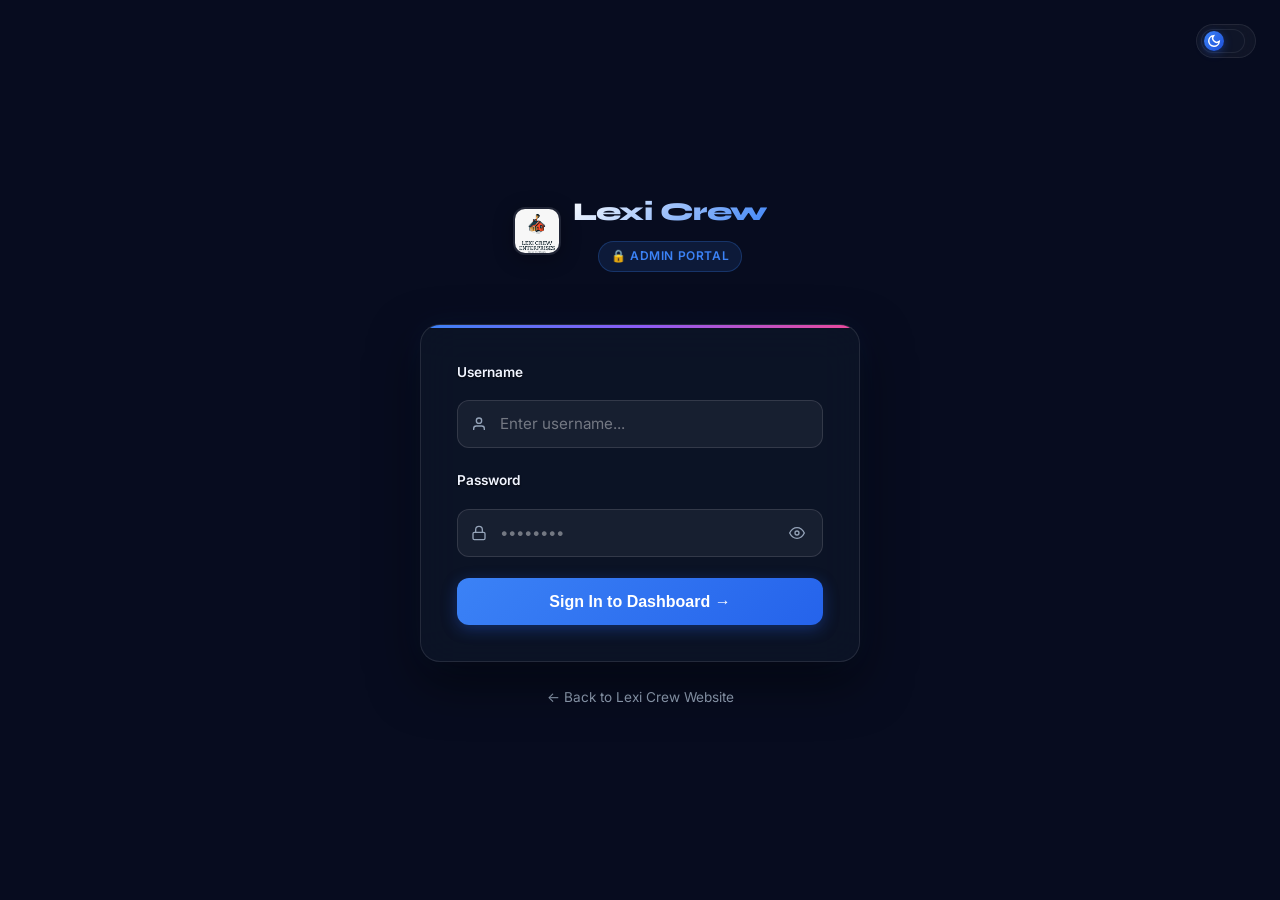
==== admin.html @ c63e4067 "Initial website" ====
<!DOCTYPE html>
<html lang="en" data-theme="dark">
<head>
  <meta charset="UTF-8" />
  <meta name="viewport" content="width=device-width, initial-scale=1.0" />
  <title>Admin Dashboard — Lexi Crew Enterprises</title>
  <meta name="robots" content="noindex, nofollow" />
  
  <!-- Auth Protection (Run before page render) -->
  <script>
    if (sessionStorage.getItem('lexicrew_admin_logged_in') !== 'true') {
      window.location.href = 'login.html';
    }
  </script>

  <!-- Favicon & Fonts -->
  <link rel="icon" type="image/svg+xml" href="favicon.svg" />
  <link rel="preconnect" href="https://fonts.googleapis.com" />
  <link rel="preconnect" href="https://fonts.gstatic.com" crossorigin />
  <link href="https://fonts.googleapis.com/css2?family=Syne:wght@700;800&family=Inter:wght@300;400;500;600;700&display=swap" rel="stylesheet" />
  
  <link rel="stylesheet" href="styles.css" />

  <style>
    :root {
      --clr-text-main: #F0F4FF;
      --clr-text-muted: #94A3B8;
      --ff-sans: 'Inter', -apple-system, BlinkMacSystemFont, "Segoe UI", Roboto, sans-serif;
      --ff-heading: 'Syne', 'Inter', sans-serif;
      --admin-card-bg: rgba(15, 23, 42, 0.85);
      --admin-border: rgba(255, 255, 255, 0.12);
      --admin-input-bg: rgba(255, 255, 255, 0.06);
      --admin-th-bg: rgba(255, 255, 255, 0.04);
      --admin-row-hover: rgba(255, 255, 255, 0.04);
      --admin-row-stripe: rgba(255, 255, 255, 0.015);
      --admin-modal-bg: #0F172A;
      --admin-modal-backdrop: rgba(3, 7, 18, 0.75);
    }

    [data-theme="light"] {
      --clr-text-main: #0F172A;
      --clr-text-muted: #475569;
      --admin-card-bg: #FFFFFF;
      --admin-border: #E2E8F0;
      --admin-input-bg: #F8FAFC;
      --admin-th-bg: #F1F5F9;
      --admin-row-hover: #F1F5F9;
      --admin-row-stripe: #F8FAFC;
      --admin-modal-bg: #FFFFFF;
      --admin-modal-backdrop: rgba(15, 23, 42, 0.5);
    }

    body {
      background: var(--clr-bg);
      font-family: var(--ff-sans);
      color: var(--clr-text-main);
      min-height: 100vh;
      display: flex;
      flex-direction: column;
      margin: 0;
      line-height: 1.5;
      font-size: 0.95rem;
      -webkit-font-smoothing: antialiased;
    }

    /* Top Admin Header */
    .admin-nav {
      background: var(--admin-card-bg);
      backdrop-filter: blur(16px);
      -webkit-backdrop-filter: blur(16px);
      border-bottom: 1px solid var(--admin-border);
      position: sticky;
      top: 0;
      z-index: 100;
      padding: 0.85rem 1.5rem;
      box-shadow: 0 4px 20px rgba(0, 0, 0, 0.08);
    }

    .admin-nav-inner {
      max-width: 1400px;
      margin: 0 auto;
      display: flex;
      align-items: center;
      justify-content: space-between;
      gap: 1rem;
    }

    .admin-logo {
      display: flex;
      align-items: center;
      gap: 0.85rem;
      text-decoration: none;
    }

    .admin-logo img {
      width: 42px;
      height: 42px;
      border-radius: 10px;
      object-fit: cover;
      border: 1px solid var(--admin-border);
    }

    .admin-title-wrap {
      display: flex;
      flex-direction: column;
    }

    .admin-title {
      font-family: var(--ff-heading);
      font-size: 1.2rem;
      font-weight: 800;
      color: var(--clr-text-main);
      margin: 0;
      line-height: 1.2;
      letter-spacing: -0.01em;
    }

    .admin-sub {
      font-size: 0.72rem;
      color: var(--clr-blue-light);
      font-weight: 700;
      letter-spacing: 0.06em;
      text-transform: uppercase;
      margin-top: 1px;
    }

    .admin-user-actions {
      display: flex;
      align-items: center;
      gap: 0.75rem;
      flex-wrap: wrap;
    }

    .user-pill {
      font-size: 0.85rem;
      font-weight: 600;
      color: var(--clr-text-main);
      background: var(--admin-input-bg);
      padding: 0.4rem 0.9rem;
      border-radius: 999px;
      border: 1px solid var(--admin-border);
      display: flex;
      align-items: center;
      gap: 0.5rem;
    }

    .user-pill-dot {
      width: 8px;
      height: 8px;
      border-radius: 50%;
      background: #10B981;
      box-shadow: 0 0 8px #10B981;
    }

    .btn-logout {
      background: rgba(239, 68, 68, 0.12);
      color: #EF4444;
      border: 1px solid rgba(239, 68, 68, 0.3);
      padding: 0.45rem 1rem;
      border-radius: 10px;
      font-size: 0.85rem;
      font-weight: 600;
      cursor: pointer;
      transition: all 0.2s ease;
      display: inline-flex;
      align-items: center;
      gap: 0.35rem;
    }

    [data-theme="light"] .btn-logout {
      background: #FEE2E2;
      color: #DC2626;
      border-color: #FCA5A5;
    }

    .btn-logout:hover {
      background: #EF4444;
      color: white;
      border-color: #EF4444;
    }

    /* Main Dashboard Layout */
    .admin-main {
      max-width: 1400px;
      width: 100%;
      margin: 0 auto;
      padding: 2rem 1.5rem;
      flex: 1;
      box-sizing: border-box;
    }

    /* KPI Grid */
    .stats-grid-admin {
      display: grid;
      grid-template-columns: repeat(auto-fit, minmax(220px, 1fr));
      gap: 1.25rem;
      margin-bottom: 2rem;
    }

    .stat-card-admin {
      background: var(--admin-card-bg);
      border: 1px solid var(--admin-border);
      border-radius: 16px;
      padding: 1.25rem 1.5rem;
      backdrop-filter: blur(10px);
      box-shadow: var(--shadow-card);
      display: flex;
      align-items: center;
      justify-content: space-between;
      transition: transform 0.25s ease, box-shadow 0.25s ease;
    }

    .stat-card-admin:hover {
      transform: translateY(-3px);
      box-shadow: 0 12px 30px rgba(0, 0, 0, 0.15);
    }

    .stat-info .val {
      font-family: var(--ff-heading);
      font-size: 2.2rem;
      font-weight: 800;
      margin: 0.2rem 0;
      color: var(--clr-text-main);
      line-height: 1.1;
    }

    .stat-info .label {
      font-size: 0.8rem;
      font-weight: 700;
      color: var(--clr-text-muted);
      text-transform: uppercase;
      letter-spacing: 0.05em;
    }

    .stat-icon {
      width: 48px;
      height: 48px;
      border-radius: 14px;
      display: flex;
      align-items: center;
      justify-content: center;
      background: rgba(59, 130, 246, 0.15);
      color: #3B82F6;
      flex-shrink: 0;
    }

    .stat-icon.purple { background: rgba(139, 92, 246, 0.15); color: #8B5CF6; }
    .stat-icon.green  { background: rgba(16, 185, 129, 0.15); color: #10B981; }
    .stat-icon.amber  { background: rgba(245, 158, 11, 0.15); color: #F59E0B; }

    [data-theme="light"] .stat-icon { background: #DBEAFE; color: #1D4ED8; }
    [data-theme="light"] .stat-icon.purple { background: #F3E8FF; color: #7C3AED; }
    [data-theme="light"] .stat-icon.green  { background: #D1FAE5; color: #059669; }
    [data-theme="light"] .stat-icon.amber  { background: #FEF3C7; color: #D97706; }

    /* Controls Bar */
    .controls-bar {
      background: var(--admin-card-bg);
      border: 1px solid var(--admin-border);
      border-radius: 16px;
      padding: 1.1rem 1.25rem;
      margin-bottom: 1.5rem;
      display: flex;
      flex-wrap: wrap;
      gap: 1rem;
      align-items: center;
      justify-content: space-between;
      box-shadow: var(--shadow-card);
    }

    .search-group {
      display: flex;
      align-items: center;
      gap: 0.75rem;
      flex: 1;
      min-width: 280px;
    }

    .search-input-wrap {
      position: relative;
      width: 100%;
    }

    .search-input-wrap input {
      width: 100%;
      padding: 0.75rem 1rem 0.75rem 2.6rem;
      border-radius: 12px;
      border: 1px solid var(--admin-border);
      background: var(--admin-input-bg);
      color: var(--clr-text-main);
      font-size: 0.925rem;
      font-family: var(--ff-sans);
      transition: all 0.2s ease;
      box-sizing: border-box;
    }

    .search-input-wrap input::placeholder {
      color: var(--clr-text-muted);
      opacity: 0.85;
    }

    .search-input-wrap input:focus {
      outline: none;
      border-color: var(--clr-blue);
      box-shadow: 0 0 0 3px rgba(37, 99, 235, 0.25);
    }

    .search-input-wrap svg {
      position: absolute;
      left: 0.9rem;
      top: 50%;
      transform: translateY(-50%);
      color: var(--clr-text-muted);
      pointer-events: none;
    }

    .filter-controls {
      display: flex;
      align-items: center;
      gap: 0.75rem;
      flex-wrap: wrap;
    }

    .admin-select {
      padding: 0.75rem 1rem;
      border-radius: 12px;
      border: 1px solid var(--admin-border);
      background: var(--admin-input-bg);
      color: var(--clr-text-main);
      font-size: 0.875rem;
      font-weight: 600;
      font-family: var(--ff-sans);
      cursor: pointer;
      transition: all 0.2s ease;
    }

    .admin-select:focus {
      outline: none;
      border-color: var(--clr-blue);
    }

    .admin-select option {
      background: var(--admin-modal-bg);
      color: var(--clr-text-main);
    }

    .btn-action {
      padding: 0.75rem 1.2rem;
      border-radius: 12px;
      border: 1px solid var(--admin-border);
      background: rgba(59, 130, 246, 0.15);
      color: var(--clr-blue-light);
      font-size: 0.875rem;
      font-weight: 600;
      cursor: pointer;
      display: inline-flex;
      align-items: center;
      gap: 0.45rem;
      transition: all 0.2s ease;
    }

    [data-theme="light"] .btn-action {
      background: #EFF6FF;
      color: #1D4ED8;
      border-color: #BFDBFE;
    }

    .btn-action:hover {
      background: var(--clr-blue);
      color: white;
      border-color: var(--clr-blue);
    }

    .btn-primary {
      background: linear-gradient(135deg, #2563EB, #3B82F6);
      color: white;
      border: none;
      box-shadow: 0 4px 15px rgba(37, 99, 235, 0.3);
    }

    .btn-primary:hover {
      background: linear-gradient(135deg, #1D4ED8, #2563EB);
      box-shadow: 0 6px 20px rgba(37, 99, 235, 0.4);
    }

    .btn-danger-sm {
      background: rgba(239, 68, 68, 0.12);
      color: #EF4444;
      border-color: rgba(239, 68, 68, 0.3);
    }

    [data-theme="light"] .btn-danger-sm {
      background: #FEE2E2;
      color: #DC2626;
      border-color: #FCA5A5;
    }

    .btn-danger-sm:hover {
      background: #EF4444;
      color: white;
      border-color: #EF4444;
    }

    /* Leads Table Container */
    .table-container {
      background: var(--admin-card-bg);
      border: 1px solid var(--admin-border);
      border-radius: 16px;
      overflow: hidden;
      box-shadow: var(--shadow-card);
    }

    .table-responsive {
      overflow-x: auto;
    }

    table.leads-table {
      width: 100%;
      border-collapse: collapse;
      text-align: left;
      font-size: 0.9rem;
    }

    table.leads-table th {
      background: var(--admin-th-bg);
      padding: 1.1rem 1.25rem;
      font-weight: 700;
      color: var(--clr-text-muted);
      font-size: 0.78rem;
      text-transform: uppercase;
      letter-spacing: 0.06em;
      border-bottom: 2px solid var(--admin-border);
    }

    table.leads-table td {
      padding: 1.15rem 1.25rem;
      border-bottom: 1px solid var(--admin-border);
      vertical-align: middle;
      color: var(--clr-text-main);
    }

    table.leads-table tbody tr {
      transition: background 0.15s ease;
    }

    table.leads-table tbody tr:nth-child(even) {
      background: var(--admin-row-stripe);
    }

    table.leads-table tbody tr:hover {
      background: var(--admin-row-hover);
    }

    table.leads-table tr:last-child td {
      border-bottom: none;
    }

    /* Lead Badge pill */
    .source-badge {
      display: inline-flex;
      align-items: center;
      gap: 0.35rem;
      padding: 0.3rem 0.75rem;
      border-radius: 999px;
      font-size: 0.75rem;
      font-weight: 700;
      text-transform: uppercase;
      letter-spacing: 0.03em;
    }

    .source-contact {
      background: rgba(59, 130, 246, 0.2);
      color: #93C5FD;
      border: 1px solid rgba(59, 130, 246, 0.35);
    }
    .source-rcall {
      background: rgba(139, 92, 246, 0.2);
      color: #DDD6FE;
      border: 1px solid rgba(139, 92, 246, 0.35);
    }
    .source-newsletter {
      background: rgba(16, 185, 129, 0.2);
      color: #A7F3D0;
      border: 1px solid rgba(16, 185, 129, 0.35);
    }
    .source-manual {
      background: rgba(245, 158, 11, 0.2);
      color: #FDE68A;
      border: 1px solid rgba(245, 158, 11, 0.35);
    }

    [data-theme="light"] .source-contact { background: #DBEAFE; color: #1E40AF; border-color: #BFDBFE; }
    [data-theme="light"] .source-rcall   { background: #F3E8FF; color: #6B21A8; border-color: #E9D5FF; }
    [data-theme="light"] .source-newsletter { background: #D1FAE5; color: #065F46; border-color: #A7F3D0; }
    [data-theme="light"] .source-manual { background: #FEF3C7; color: #B45309; border-color: #FDE68A; }

    /* Status Selector Pill */
    .status-select {
      padding: 0.4rem 0.8rem;
      border-radius: 10px;
      font-size: 0.825rem;
      font-weight: 700;
      border: 1px solid transparent;
      cursor: pointer;
      font-family: var(--ff-sans);
      transition: all 0.2s ease;
    }

    .status-select.new {
      background: rgba(59, 130, 246, 0.22);
      color: #60A5FA;
      border-color: rgba(59, 130, 246, 0.4);
    }
    .status-select.contacted {
      background: rgba(245, 158, 11, 0.22);
      color: #FBBF24;
      border-color: rgba(245, 158, 11, 0.4);
    }
    .status-select.closed {
      background: rgba(16, 185, 129, 0.22);
      color: #34D399;
      border-color: rgba(16, 185, 129, 0.4);
    }

    [data-theme="light"] .status-select.new { background: #EFF6FF; color: #1D4ED8; border-color: #93C5FD; }
    [data-theme="light"] .status-select.contacted { background: #FFFBEB; color: #B45309; border-color: #FDE68A; }
    [data-theme="light"] .status-select.closed { background: #ECFDF5; color: #047857; border-color: #A7F3D0; }

    .action-btns {
      display: flex;
      align-items: center;
      gap: 0.5rem;
    }

    .btn-icon-action {
      width: 36px;
      height: 36px;
      border-radius: 10px;
      display: inline-flex;
      align-items: center;
      justify-content: center;
      border: 1px solid var(--admin-border);
      background: var(--admin-input-bg);
      color: var(--clr-text-main);
      text-decoration: none;
      transition: all 0.2s ease;
      cursor: pointer;
      font-size: 0.95rem;
    }

    .btn-icon-action:hover {
      background: var(--clr-blue);
      color: white;
      border-color: var(--clr-blue);
      transform: translateY(-1px);
    }

    .btn-icon-action.wa:hover {
      background: #25D366;
      border-color: #25D366;
      color: white;
    }

    .btn-icon-action.del:hover {
      background: #EF4444;
      border-color: #EF4444;
      color: white;
    }

    /* Empty state */
    .empty-state {
      padding: 4.5rem 2rem;
      text-align: center;
      color: var(--clr-text-muted);
    }

    .empty-state svg {
      margin-bottom: 1.25rem;
      opacity: 0.6;
      color: var(--clr-blue-light);
    }

    .empty-state h3 {
      font-size: 1.35rem;
      color: var(--clr-text-main);
      margin-bottom: 0.5rem;
      font-family: var(--ff-heading);
    }

    .empty-state p {
      max-width: 440px;
      margin: 0 auto 1.5rem;
      line-height: 1.6;
    }

    /* Client info formatting */
    .client-name {
      font-weight: 700;
      color: var(--clr-text-main);
      font-size: 0.95rem;
    }
    .client-sub {
      font-size: 0.825rem;
      color: var(--clr-text-muted);
      margin-top: 3px;
      font-weight: 500;
    }

    .lead-msg-preview {
      max-width: 300px;
      display: -webkit-box;
      -webkit-line-clamp: 2;
      -webkit-box-orient: vertical;
      overflow: hidden;
      font-size: 0.85rem;
      color: var(--clr-text-main);
      opacity: 0.9;
      line-height: 1.4;
      cursor: pointer;
    }

    .lead-msg-preview:hover {
      color: var(--clr-blue-light);
      text-decoration: underline;
    }

    /* Modal Dialog for Lead Details & New Lead Entry */
    .modal-backdrop {
      position: fixed;
      inset: 0;
      background: var(--admin-modal-backdrop);
      backdrop-filter: blur(8px);
      -webkit-backdrop-filter: blur(8px);
      z-index: 1000;
      display: flex;
      align-items: center;
      justify-content: center;
      padding: 1.5rem;
      opacity: 0;
      visibility: hidden;
      transition: all 0.25s ease;
    }

    .modal-backdrop.active {
      opacity: 1;
      visibility: visible;
    }

    .modal-card {
      background: var(--admin-modal-bg);
      border: 1px solid var(--admin-border);
      border-radius: 20px;
      max-width: 640px;
      width: 100%;
      box-shadow: 0 25px 60px rgba(0, 0, 0, 0.4);
      overflow: hidden;
      transform: translateY(20px) scale(0.96);
      transition: transform 0.25s ease;
      color: var(--clr-text-main);
    }

    .modal-backdrop.active .modal-card {
      transform: translateY(0) scale(1);
    }

    .modal-header {
      padding: 1.35rem 1.75rem;
      border-bottom: 1px solid var(--admin-border);
      display: flex;
      align-items: center;
      justify-content: space-between;
      background: var(--admin-th-bg);
    }

    .modal-header h3 {
      margin: 0;
      font-family: var(--ff-heading);
      font-size: 1.25rem;
      color: var(--clr-text-main);
    }

    .modal-close-btn {
      background: none;
      border: none;
      font-size: 1.5rem;
      color: var(--clr-text-muted);
      cursor: pointer;
      padding: 0.25rem 0.5rem;
      border-radius: 8px;
      transition: color 0.2s;
    }

    .modal-close-btn:hover {
      color: var(--clr-text-main);
      background: var(--admin-input-bg);
    }

    .modal-body {
      padding: 1.75rem;
      max-height: 70vh;
      overflow-y: auto;
    }

    .modal-grid {
      display: grid;
      grid-template-columns: repeat(auto-fit, minmax(220px, 1fr));
      gap: 1.25rem;
      margin-bottom: 1.5rem;
    }

    .modal-field-label {
      font-size: 0.78rem;
      font-weight: 700;
      text-transform: uppercase;
      letter-spacing: 0.05em;
      color: var(--clr-text-muted);
      margin-bottom: 0.35rem;
    }

    .modal-field-val {
      font-size: 0.95rem;
      font-weight: 600;
      color: var(--clr-text-main);
      word-break: break-word;
    }

    .modal-msg-box {
      background: var(--admin-input-bg);
      border: 1px solid var(--admin-border);
      border-radius: 12px;
      padding: 1.25rem;
      font-size: 0.925rem;
      line-height: 1.6;
      white-space: pre-wrap;
      word-break: break-word;
      color: var(--clr-text-main);
    }

    .modal-input {
      width: 100%;
      padding: 0.75rem 1rem;
      border-radius: 10px;
      border: 1px solid var(--admin-border);
      background: var(--admin-input-bg);
      color: var(--clr-text-main);
      font-size: 0.9rem;
      font-family: var(--ff-sans);
      box-sizing: border-box;
      margin-top: 0.25rem;
    }

    .modal-input:focus {
      outline: none;
      border-color: var(--clr-blue);
    }

    .modal-footer {
      padding: 1.25rem 1.75rem;
      border-top: 1px solid var(--admin-border);
      display: flex;
      align-items: center;
      justify-content: space-between;
      gap: 1rem;
      background: var(--admin-th-bg);
    }

    /* Floating Toast Notification */
    .toast-container {
      position: fixed;
      bottom: 2rem;
      right: 2rem;
      z-index: 9999;
      display: flex;
      flex-direction: column;
      gap: 0.75rem;
      pointer-events: none;
    }

    .toast {
      background: var(--admin-modal-bg);
      border: 1px solid var(--admin-border);
      color: var(--clr-text-main);
      padding: 0.85rem 1.35rem;
      border-radius: 12px;
      box-shadow: 0 10px 30px rgba(0,0,0,0.3);
      font-size: 0.875rem;
      font-weight: 600;
      display: flex;
      align-items: center;
      gap: 0.6rem;
      animation: slideInToast 0.3s ease forwards;
      pointer-events: auto;
    }

    @keyframes slideInToast {
      from { transform: translateX(100%); opacity: 0; }
      to { transform: translateX(0); opacity: 1; }
    }
  </style>
</head>
<body>

  <!-- Top Admin Navbar -->
  <header class="admin-nav">
    <div class="admin-nav-inner">
      <a href="index.html" class="admin-logo" title="View Lexi Crew Website">
        <img src="Logo.jpeg" alt="Lexi Crew Logo" />
        <div class="admin-title-wrap">
          <span class="admin-title">Lexi Crew Enterprises</span>
          <span class="admin-sub">Admin Portal v2.0</span>
        </div>
      </a>

      <div class="admin-user-actions">
        <div class="user-pill">
          <span class="user-pill-dot"></span>
          <span id="adminUserDisplay">Logged in as admin</span>
        </div>

        <button class="theme-toggle" id="themeToggle" aria-label="Toggle theme">
          <span class="theme-toggle-track">
            <span class="theme-toggle-thumb">
              <svg class="icon-moon" width="14" height="14" viewBox="0 0 24 24" fill="none" stroke="currentColor" stroke-width="2.5"><path d="M21 12.79A9 9 0 1 1 11.21 3 7 7 0 0 0 21 12.79z"/></svg>
              <svg class="icon-sun" width="14" height="14" viewBox="0 0 24 24" fill="none" stroke="currentColor" stroke-width="2.5"><circle cx="12" cy="12" r="4"/><path d="M12 2v2M12 20v2M4.93 4.93l1.41 1.41M17.66 17.66l1.41 1.41M2 12h2M20 12h2M4.93 19.07l1.41-1.41M17.66 6.34l1.41-1.41"/></svg>
            </span>
          </span>
        </button>

        <a href="index.html" class="btn-action" style="text-decoration:none;">🌐 View Site</a>
        <button class="btn-logout" id="logoutBtn">🚪 Logout</button>
      </div>
    </div>
  </header>

  <!-- Dashboard Main Content -->
  <main class="admin-main">

    <!-- KPI Metric Cards -->
    <div class="stats-grid-admin">
      <div class="stat-card-admin">
        <div class="stat-info">
          <div class="label">Total Inquiries</div>
          <div class="val" id="statTotal">0</div>
        </div>
        <div class="stat-icon blue">
          <svg width="24" height="24" viewBox="0 0 24 24" fill="none" stroke="currentColor" stroke-width="2"><path d="M17 21v-2a4 4 0 0 0-4-4H5a4 4 0 0 0-4 4v2"/><circle cx="9" cy="7" r="4"/><path d="M23 21v-2a4 4 0 0 1 0 7.75"/></svg>
        </div>
      </div>

      <div class="stat-card-admin">
        <div class="stat-info">
          <div class="label">Call Back Requests</div>
          <div class="val" id="statRCall">0</div>
        </div>
        <div class="stat-icon purple">
          <svg width="24" height="24" viewBox="0 0 24 24" fill="none" stroke="currentColor" stroke-width="2"><path d="M22 16.92v3a2 2 0 0 1-2.18 2 19.79 19.79 0 0 1-8.63-3.07A19.5 19.5 0 0 1 4.69 12a19.79 19.79 0 0 1-3.07-8.67A2 2 0 0 1 3.6 1.18h3a2 2 0 0 1 2 1.72c.127.96.361 1.903.7 2.81a2 2 0 0 1-.45 2.11L7.91 8.77a16 16 0 0 0 6.29 6.29l.95-.95a2 2 0 0 1 2.11-.45c.907.339 1.85.573 2.81.7A2 2 0 0 1 22 16.92z"/></svg>
        </div>
      </div>

      <div class="stat-card-admin">
        <div class="stat-info">
          <div class="label">Newsletter Subs</div>
          <div class="val" id="statNewsletter">0</div>
        </div>
        <div class="stat-icon green">
          <svg width="24" height="24" viewBox="0 0 24 24" fill="none" stroke="currentColor" stroke-width="2"><path d="M4 4h16c1.1 0 2 .9 2 2v12c0 1.1-.9 2-2 2H4c-1.1 0-2-.9-2-2V6c0-1.1.9-2 2-2z"/><polyline points="22,6 12,13 2,6"/></svg>
        </div>
      </div>

      <div class="stat-card-admin">
        <div class="stat-info">
          <div class="label">New / Pending</div>
          <div class="val" id="statNew">0</div>
        </div>
        <div class="stat-icon amber">
          <svg width="24" height="24" viewBox="0 0 24 24" fill="none" stroke="currentColor" stroke-width="2"><circle cx="12" cy="12" r="10"/><polyline points="12 6 12 12 16 14"/></svg>
        </div>
      </div>
    </div>

    <!-- Controls Bar -->
    <div class="controls-bar">
      <div class="search-group">
        <div class="search-input-wrap">
          <svg width="18" height="18" viewBox="0 0 24 24" fill="none" stroke="currentColor" stroke-width="2"><circle cx="11" cy="11" r="8"/><line x1="21" y1="21" x2="16.65" y2="16.65"/></svg>
          <input type="text" id="searchInput" placeholder="Search by name, phone, email, or message details..." />
        </div>
      </div>

      <div class="filter-controls">
        <select id="typeFilter" class="admin-select" title="Filter by Lead Source">
          <option value="all">All Lead Sources</option>
          <option value="Contact Form Lead">Contact Form</option>
          <option value="Request a Call">Request a Call</option>
          <option value="Newsletter Subscriber">Newsletter</option>
          <option value="Manual Entry">Direct / Manual</option>
        </select>

        <select id="statusFilter" class="admin-select" title="Filter by Status">
          <option value="all">All Statuses</option>
          <option value="new">New Only</option>
          <option value="contacted">Contacted</option>
          <option value="closed">Closed</option>
        </select>

        <select id="sortFilter" class="admin-select" title="Sort Leads">
          <option value="newest">Newest First</option>
          <option value="oldest">Oldest First</option>
          <option value="name">Name (A-Z)</option>
        </select>

        <button class="btn-action btn-primary" onclick="openAddModal()" title="Record a manual or phone inquiry">
          ➕ New Lead
        </button>

        <button class="btn-action" id="demoBtn" title="Load sample lead data for testing">
          ✨ Demo Data
        </button>

        <button class="btn-action" id="exportBtn" title="Export leads to CSV file">
          <svg width="16" height="16" viewBox="0 0 24 24" fill="none" stroke="currentColor" stroke-width="2"><path d="M21 15v4a2 2 0 0 1-2 2H5a2 2 0 0 1-2-2v-4"/><polyline points="7 10 12 15 17 10"/><line x1="12" y1="15" x2="12" y2="3"/></svg>
          Export CSV
        </button>

        <button class="btn-action btn-danger-sm" id="clearBtn" title="Clear all lead records">
          🗑️ Clear All
        </button>
      </div>
    </div>

    <!-- Leads Table Container -->
    <div class="table-container">
      <div class="table-responsive">
        <table class="leads-table" id="leadsTable">
          <thead>
            <tr>
              <th>Date / Time</th>
              <th>Source</th>
              <th>Client Name</th>
              <th>Contact Info</th>
              <th>Details &amp; Service</th>
              <th>Status</th>
              <th style="text-align:right;">Actions</th>
            </tr>
          </thead>
          <tbody id="leadsTbody">
            <!-- Rendered dynamically -->
          </tbody>
        </table>
      </div>

      <!-- Empty State -->
      <div class="empty-state" id="emptyState" style="display:none;">
        <svg width="56" height="56" viewBox="0 0 24 24" fill="none" stroke="currentColor" stroke-width="1.5"><path d="M14 2H6a2 2 0 0 0-2 2v16a2 2 0 0 0 2 2h12a2 2 0 0 0 2-2V8z"/><polyline points="14 2 14 8 20 8"/><line x1="16" y1="13" x2="8" y2="13"/><line x1="16" y1="17" x2="8" y2="17"/></svg>
        <h3>No Leads Found</h3>
        <p>No customer inquiries recorded yet. Inquiries submitted from your website will appear here instantly!</p>
        <button class="btn-action btn-primary" onclick="loadDemoData()">✨ Load Sample Demo Leads</button>
      </div>
    </div>

  </main>

  <!-- Lead Detail Modal Dialog -->
  <div class="modal-backdrop" id="leadModalBackdrop">
    <div class="modal-card">
      <div class="modal-header">
        <h3 id="modalTitle">Inquiry Details</h3>
        <button class="modal-close-btn" onclick="closeModal('leadModalBackdrop')">&times;</button>
      </div>
      <div class="modal-body">
        <div class="modal-grid">
          <div>
            <div class="modal-field-label">Client Name</div>
            <div class="modal-field-val" id="modalName">-</div>
          </div>
          <div>
            <div class="modal-field-label">Source &amp; Date</div>
            <div class="modal-field-val" id="modalSourceDate">-</div>
          </div>
          <div>
            <div class="modal-field-label">Email Address</div>
            <div class="modal-field-val" id="modalEmail">-</div>
          </div>
          <div>
            <div class="modal-field-label">Phone Number</div>
            <div class="modal-field-val" id="modalPhone">-</div>
          </div>
          <div>
            <div class="modal-field-label">Service / Time</div>
            <div class="modal-field-val" id="modalService">-</div>
          </div>
          <div>
            <div class="modal-field-label">Current Status</div>
            <div class="modal-field-val" id="modalStatusSelectContainer">-</div>
          </div>
        </div>

        <div class="modal-field-label" style="margin-top: 1rem;">Full Client Message / Notes</div>
        <div class="modal-msg-box" id="modalMsg">-</div>

        <div class="modal-field-label" style="margin-top: 1.25rem;">Admin Internal Remarks / Follow-up Notes</div>
        <textarea id="modalAdminRemarks" class="modal-input" rows="3" placeholder="Add internal notes (e.g. Call scheduled for 3 PM, quoted ₹25k proposal)..."></textarea>
      </div>
      <div class="modal-footer">
        <div id="modalActionsLeft" style="display:flex;gap:0.5rem;flex-wrap:wrap;"></div>
        <div style="display:flex;gap:0.5rem;">
          <button class="btn-action btn-primary" id="saveRemarksBtn">Save Remarks</button>
          <button class="btn-action" onclick="closeModal('leadModalBackdrop')">Close</button>
        </div>
      </div>
    </div>
  </div>

  <!-- Add New Lead Modal Dialog -->
  <div class="modal-backdrop" id="addLeadModalBackdrop">
    <div class="modal-card">
      <div class="modal-header">
        <h3>Record Manual Client Lead</h3>
        <button class="modal-close-btn" onclick="closeModal('addLeadModalBackdrop')">&times;</button>
      </div>
      <form id="addLeadForm">
        <div class="modal-body">
          <div class="modal-grid">
            <div>
              <label class="modal-field-label">First Name *</label>
              <input type="text" id="addFirstName" class="modal-input" required placeholder="e.g. Rajesh" />
            </div>
            <div>
              <label class="modal-field-label">Last Name</label>
              <input type="text" id="addLastName" class="modal-input" placeholder="e.g. Kumar" />
            </div>
            <div>
              <label class="modal-field-label">Phone Number *</label>
              <input type="tel" id="addPhone" class="modal-input" required placeholder="e.g. +91 98765 43210" />
            </div>
            <div>
              <label class="modal-field-label">Email Address</label>
              <input type="email" id="addEmail" class="modal-input" placeholder="e.g. client@example.com" />
            </div>
            <div>
              <label class="modal-field-label">Service Requested</label>
              <select id="addService" class="modal-input">
                <option value="SEO & Growth Marketing">SEO & Growth Marketing</option>
                <option value="Social Media Ads (PPC)">Social Media Ads (PPC)</option>
                <option value="Website Design & Development">Website Design & Development</option>
                <option value="Branding & Logo Design">Branding & Logo Design</option>
                <option value="General Consultation">General Consultation</option>
              </select>
            </div>
            <div>
              <label class="modal-field-label">Initial Status</label>
              <select id="addStatus" class="modal-input">
                <option value="new">🔵 New</option>
                <option value="contacted">🟡 Contacted</option>
                <option value="closed">🟢 Closed</option>
              </select>
            </div>
          </div>

          <label class="modal-field-label" style="margin-top: 0.5rem;">Inquiry / Project Details</label>
          <textarea id="addMessage" class="modal-input" rows="3" placeholder="Describe client requirements or discussion summary..."></textarea>
        </div>
        <div class="modal-footer">
          <div></div>
          <div style="display:flex;gap:0.5rem;">
            <button type="button" class="btn-action" onclick="closeModal('addLeadModalBackdrop')">Cancel</button>
            <button type="submit" class="btn-action btn-primary">Save Lead Record</button>
          </div>
        </div>
      </form>
    </div>
  </div>

  <div class="toast-container" id="toastContainer"></div>

  <script>
    // Theme toggle
    const toggle = document.getElementById('themeToggle');
    const html   = document.documentElement;
    function applyTheme(theme) {
      html.setAttribute('data-theme', theme);
    }
    const savedTheme = localStorage.getItem('theme') || 'dark';
    applyTheme(savedTheme);
    toggle.addEventListener('click', () => {
      const next = html.getAttribute('data-theme') === 'dark' ? 'light' : 'dark';
      applyTheme(next);
      localStorage.setItem('theme', next);
    });

    // Display Logged In Admin User
    const adminUser = sessionStorage.getItem('lexicrew_admin_user') || 'admin';
    document.getElementById('adminUserDisplay').textContent = `Logged in as ${adminUser}`;

    // Toast Notification Utility
    function showToast(message, icon = '✅') {
      const container = document.getElementById('toastContainer');
      const toast = document.createElement('div');
      toast.className = 'toast';
      toast.innerHTML = `<span>${icon}</span> <span>${escapeHTML(message)}</span>`;
      container.appendChild(toast);
      setTimeout(() => {
        toast.style.opacity = '0';
        toast.style.transform = 'translateY(10px)';
        setTimeout(() => toast.remove(), 300);
      }, 3000);
    }

    // Logout
    document.getElementById('logoutBtn').addEventListener('click', () => {
      sessionStorage.removeItem('lexicrew_admin_logged_in');
      sessionStorage.removeItem('lexicrew_admin_user');
      window.location.href = 'login.html';
    });

    // Load and Save Leads
    function getLeads() {
      try {
        return JSON.parse(localStorage.getItem('lexicrew_leads') || '[]');
      } catch(e) {
        return [];
      }
    }

    function saveLeads(leads) {
      localStorage.setItem('lexicrew_leads', JSON.stringify(leads));
      renderDashboard();
    }

    function renderDashboard() {
      const leads = getLeads();
      const tbody = document.getElementById('leadsTbody');
      const emptyState = document.getElementById('emptyState');
      const searchVal = document.getElementById('searchInput').value.toLowerCase().trim();
      const typeVal   = document.getElementById('typeFilter').value;
      const statusVal = document.getElementById('statusFilter').value;
      const sortVal   = document.getElementById('sortFilter').value;

      // Calculate Stats
      document.getElementById('statTotal').textContent = leads.length;
      document.getElementById('statRCall').textContent = leads.filter(l => l.formType === 'Request a Call').length;
      document.getElementById('statNewsletter').textContent = leads.filter(l => l.formType === 'Newsletter Subscriber').length;
      document.getElementById('statNew').textContent = leads.filter(l => (!l.status || l.status === 'new')).length;

      // Filter Leads
      let filtered = leads.filter(item => {
        // Source Filter
        if (typeVal !== 'all') {
          if (typeVal === 'Manual Entry' && item.formType !== 'Manual Entry') return false;
          if (typeVal !== 'Manual Entry' && item.formType !== typeVal) return false;
        }

        // Status Filter
        const st = item.status || 'new';
        if (statusVal !== 'all' && st !== statusVal) return false;

        // Search Filter
        if (searchVal) {
          const haystack = [
            item.First_Name, item.Last_Name, item.Caller_Name, item.Subscriber_Email,
            item.Email, item.Phone, item.Phone_Number, item.Service_Requested, item.Client_Message, item.Notes, item.adminRemarks
          ].filter(Boolean).join(' ').toLowerCase();

          if (!haystack.includes(searchVal)) return false;
        }

        return true;
      });

      // Sort Leads
      if (sortVal === 'newest') {
        filtered.sort((a, b) => (b.timestamp || 0) - (a.timestamp || 0));
      } else if (sortVal === 'oldest') {
        filtered.sort((a, b) => (a.timestamp || 0) - (b.timestamp || 0));
      } else if (sortVal === 'name') {
        filtered.sort((a, b) => {
          const nameA = (a.First_Name || a.Caller_Name || '').toLowerCase();
          const nameB = (b.First_Name || b.Caller_Name || '').toLowerCase();
          return nameA.localeCompare(nameB);
        });
      }

      if (filtered.length === 0) {
        tbody.innerHTML = '';
        emptyState.style.display = 'block';
        return;
      }

      emptyState.style.display = 'none';

      tbody.innerHTML = filtered.map(lead => {
        const name  = lead.First_Name ? `${lead.First_Name} ${lead.Last_Name || ''}` : (lead.Caller_Name || lead.Subscriber_Email || 'Anonymous Lead');
        const email = lead.Email || lead.Subscriber_Email || 'N/A';
        const phone = lead.Phone || lead.Phone_Number || 'N/A';
        const service = lead.Service_Requested || lead.Preferred_Time || 'General Inquiry';
        const note = lead.Client_Message || lead.Notes || 'No additional notes provided.';
        const date = lead.dateFormatted || (lead.timestamp ? new Date(lead.timestamp).toLocaleDateString('en-IN') : 'Just now');
        const st = lead.status || 'new';

        // Badge class
        let sourceClass = 'source-contact';
        if (lead.formType === 'Request a Call') sourceClass = 'source-rcall';
        if (lead.formType === 'Newsletter Subscriber') sourceClass = 'source-newsletter';
        if (lead.formType === 'Manual Entry') sourceClass = 'source-manual';

        // Clean phone for WhatsApp
        const cleanPhone = phone.replace(/[^0-9]/g, '');
        const waLink = cleanPhone ? `https://wa.me/${cleanPhone.startsWith('91') ? cleanPhone : '91' + cleanPhone}` : '#';

        return `
          <tr data-id="${lead.id}">
            <td style="font-size:0.85rem;color:var(--clr-text-muted);font-weight:500;">${date}</td>
            <td>
              <span class="source-badge ${sourceClass}">${escapeHTML(lead.formType || 'Inquiry')}</span>
            </td>
            <td>
              <div class="client-name">${escapeHTML(name)}</div>
              ${lead.Preferred_Time ? `<div class="client-sub">⏰ ${escapeHTML(lead.Preferred_Time)}</div>` : ''}
              ${lead.adminRemarks ? `<div class="client-sub" style="color:var(--clr-blue-light)">📝 Has Admin Note</div>` : ''}
            </td>
            <td>
              <div style="font-weight:600;">${email !== 'N/A' ? `<a href="mailto:${escapeHTML(email)}" style="color:var(--clr-blue-light);text-decoration:none;">${escapeHTML(email)}</a>` : '—'}</div>
              <div class="client-sub">${phone !== 'N/A' ? `<a href="tel:${escapeHTML(phone)}" style="color:var(--clr-text-muted);text-decoration:none;">📞 ${escapeHTML(phone)}</a>` : '—'}</div>
            </td>
            <td>
              <div style="font-weight:700;font-size:0.875rem;margin-bottom:2px;">${escapeHTML(service)}</div>
              <div class="lead-msg-preview" onclick="openLeadModal('${lead.id}')" title="Click to view full message details">${escapeHTML(note)}</div>
            </td>
            <td>
              <select class="status-select ${st}" onchange="updateLeadStatus('${lead.id}', this.value)">
                <option value="new" ${st==='new'?'selected':''}>🔵 New</option>
                <option value="contacted" ${st==='contacted'?'selected':''}>🟡 Contacted</option>
                <option value="closed" ${st==='closed'?'selected':''}>🟢 Closed</option>
              </select>
            </td>
            <td style="text-align:right;">
              <div class="action-btns" style="justify-content:flex-end;">
                <button onclick="openLeadModal('${lead.id}')" class="btn-icon-action" title="View Full Details">👁️</button>
                ${phone !== 'N/A' ? `<a href="${waLink}" target="_blank" class="btn-icon-action wa" title="Chat on WhatsApp">💬</a>` : ''}
                ${email !== 'N/A' ? `<a href="mailto:${escapeHTML(email)}" class="btn-icon-action" title="Send Email">✉️</a>` : ''}
                <button onclick="deleteLead('${lead.id}')" class="btn-icon-action del" title="Delete Lead">🗑️</button>
              </div>
            </td>
          </tr>
        `;
      }).join('');
    }

    function escapeHTML(str) {
      if (!str) return '';
      return String(str).replace(/[&<>"']/g, m => ({ '&': '&amp;', '<': '&lt;', '>': '&gt;', '"': '&quot;', "'": '&#39;' }[m]));
    }

    // Modal Controls
    window.closeModal = function(id) {
      document.getElementById(id).classList.remove('active');
    };

    let activeModalLeadId = null;

    window.openLeadModal = function(id) {
      const leads = getLeads();
      const lead = leads.find(l => l.id === id);
      if (!lead) return;

      activeModalLeadId = id;

      const name  = lead.First_Name ? `${lead.First_Name} ${lead.Last_Name || ''}` : (lead.Caller_Name || lead.Subscriber_Email || 'Anonymous Lead');
      const email = lead.Email || lead.Subscriber_Email || 'N/A';
      const phone = lead.Phone || lead.Phone_Number || 'N/A';
      const service = lead.Service_Requested || lead.Preferred_Time || 'General Inquiry';
      const note = lead.Client_Message || lead.Notes || 'No additional message provided.';
      const date = lead.dateFormatted || (lead.timestamp ? new Date(lead.timestamp).toLocaleDateString('en-IN') : 'N/A');
      const st = lead.status || 'new';

      document.getElementById('modalTitle').textContent = `Inquiry — ${name}`;
      document.getElementById('modalName').textContent = name;
      document.getElementById('modalSourceDate').textContent = `${lead.formType || 'Inquiry'} • ${date}`;
      
      document.getElementById('modalEmail').innerHTML = email !== 'N/A' 
        ? `<a href="mailto:${escapeHTML(email)}" style="color:var(--clr-blue-light);text-decoration:none;">${escapeHTML(email)}</a>` 
        : 'N/A';

      document.getElementById('modalPhone').innerHTML = phone !== 'N/A' 
        ? `<a href="tel:${escapeHTML(phone)}" style="color:var(--clr-text-main);text-decoration:none;">📞 ${escapeHTML(phone)}</a>` 
        : 'N/A';

      document.getElementById('modalService').textContent = service;
      document.getElementById('modalMsg').textContent = note;
      document.getElementById('modalAdminRemarks').value = lead.adminRemarks || '';

      document.getElementById('modalStatusSelectContainer').innerHTML = `
        <select class="status-select ${st}" onchange="updateLeadStatus('${lead.id}', this.value); openLeadModal('${lead.id}');">
          <option value="new" ${st==='new'?'selected':''}>🔵 New</option>
          <option value="contacted" ${st==='contacted'?'selected':''}>🟡 Contacted</option>
          <option value="closed" ${st==='closed'?'selected':''}>🟢 Closed</option>
        </select>
      `;

      const cleanPhone = phone.replace(/[^0-9]/g, '');
      const waLink = cleanPhone ? `https://wa.me/${cleanPhone.startsWith('91') ? cleanPhone : '91' + cleanPhone}` : '#';
      
      let leftBtns = '';
      if (phone !== 'N/A') {
        leftBtns += `<a href="${waLink}" target="_blank" class="btn-action" style="background:#25D366;color:white;border:none;">💬 WhatsApp</a>`;
      }
      if (email !== 'N/A') {
        leftBtns += `<a href="mailto:${escapeHTML(email)}" class="btn-action">✉️ Email Client</a>`;
      }
      document.getElementById('modalActionsLeft').innerHTML = leftBtns;

      document.getElementById('leadModalBackdrop').classList.add('active');
    };

    // Save Admin Remarks
    document.getElementById('saveRemarksBtn').addEventListener('click', () => {
      if (!activeModalLeadId) return;
      const leads = getLeads();
      const target = leads.find(l => l.id === activeModalLeadId);
      if (target) {
        target.adminRemarks = document.getElementById('modalAdminRemarks').value.trim();
        saveLeads(leads);
        showToast('Admin remarks updated successfully!', '📝');
      }
    });

    // Open Manual Lead Entry Modal
    window.openAddModal = function() {
      document.getElementById('addLeadForm').reset();
      document.getElementById('addLeadModalBackdrop').classList.add('active');
    };

    // Submit Manual Lead Form
    document.getElementById('addLeadForm').addEventListener('submit', (e) => {
      e.preventDefault();
      const firstName = document.getElementById('addFirstName').value.trim();
      const lastName  = document.getElementById('addLastName').value.trim();
      const phone     = document.getElementById('addPhone').value.trim();
      const email     = document.getElementById('addEmail').value.trim();
      const service   = document.getElementById('addService').value;
      const status    = document.getElementById('addStatus').value;
      const message   = document.getElementById('addMessage').value.trim();

      const newLead = {
        id: 'lead_' + Date.now(),
        formType: 'Manual Entry',
        First_Name: firstName,
        Last_Name: lastName,
        Phone: phone,
        Email: email || 'N/A',
        Service_Requested: service,
        status: status,
        Client_Message: message || 'Manual inquiry logged by admin.',
        timestamp: Date.now(),
        dateFormatted: new Date().toLocaleString('en-IN', { day: '2-digit', month: 'short', year: 'numeric', hour: '2-digit', minute: '2-digit' })
      };

      const leads = getLeads();
      leads.unshift(newLead);
      saveLeads(leads);
      closeModal('addLeadModalBackdrop');
      showToast(`Added manual lead for ${firstName}!`, '➕');
    });

    // Load Demo Data for testing
    window.loadDemoData = function() {
      const demoLeads = [
        {
          id: 'demo_1',
          formType: 'Contact Form Lead',
          First_Name: 'Santhosh',
          Last_Name: 'Kumar',
          Email: 'santhosh@techverse.in',
          Phone: '+91 98401 23456',
          Service_Requested: 'SEO & Growth Marketing',
          Client_Message: 'Looking for complete SEO optimization and local search ranking for our enterprise software business in Chengalpattu.',
          status: 'new',
          timestamp: Date.now() - 3600000 * 2,
          dateFormatted: new Date(Date.now() - 3600000 * 2).toLocaleDateString('en-IN') + ' 10:30 AM'
        },
        {
          id: 'demo_2',
          formType: 'Request a Call',
          Caller_Name: 'Ananya Sharma',
          Phone_Number: '+91 97112 88990',
          Preferred_Time: 'Today at 4:00 PM',
          Service_Requested: 'Social Media Ads (PPC)',
          Client_Message: 'Need urgent consultation regarding Google Ads campaign setup for new store launch.',
          status: 'contacted',
          adminRemarks: 'Spoke with Ananya. Sent proposal PDF via email.',
          timestamp: Date.now() - 3600000 * 18,
          dateFormatted: new Date(Date.now() - 3600000 * 18).toLocaleDateString('en-IN') + ' 04:15 PM'
        },
        {
          id: 'demo_3',
          formType: 'Newsletter Subscriber',
          Subscriber_Email: 'priya.design@gmail.com',
          status: 'closed',
          timestamp: Date.now() - 3600000 * 48,
          dateFormatted: new Date(Date.now() - 3600000 * 48).toLocaleDateString('en-IN') + ' 01:20 PM'
        },
        {
          id: 'demo_4',
          formType: 'Manual Entry',
          First_Name: 'Gowtham',
          Last_Name: 'V',
          Phone: '+91 86676 46502',
          Email: 'gowtham@lexicrewenterprises.com',
          Service_Requested: 'Website Design & Development',
          Client_Message: 'Walk-in consultation regarding e-commerce store website redesign and brand identity package.',
          status: 'contacted',
          adminRemarks: 'Met in office. Advance payment confirmed.',
          timestamp: Date.now() - 3600000 * 72,
          dateFormatted: new Date(Date.now() - 3600000 * 72).toLocaleDateString('en-IN') + ' 11:00 AM'
        }
      ];

      saveLeads(demoLeads);
      showToast('Loaded sample demo leads!', '✨');
    };

    document.getElementById('demoBtn').addEventListener('click', loadDemoData);

    // Close Modals on backdrop click or Escape key
    ['leadModalBackdrop', 'addLeadModalBackdrop'].forEach(id => {
      document.getElementById(id).addEventListener('click', (e) => {
        if (e.target.id === id) closeModal(id);
      });
    });

    document.addEventListener('keydown', (e) => {
      if (e.key === 'Escape') {
        closeModal('leadModalBackdrop');
        closeModal('addLeadModalBackdrop');
      }
    });

    // Global Functions for Table Actions
    window.updateLeadStatus = function(id, newStatus) {
      const leads = getLeads();
      const target = leads.find(l => l.id === id);
      if (target) {
        target.status = newStatus;
        saveLeads(leads);
        showToast(`Lead status updated to ${newStatus.toUpperCase()}`, '🔄');
      }
    };

    window.deleteLead = function(id) {
      if (confirm('Are you sure you want to delete this lead record?')) {
        let leads = getLeads();
        leads = leads.filter(l => l.id !== id);
        saveLeads(leads);
        closeModal('leadModalBackdrop');
        showToast('Lead record deleted', '🗑️');
      }
    };

    // Filter & Sort Listeners
    document.getElementById('searchInput').addEventListener('input', renderDashboard);
    document.getElementById('typeFilter').addEventListener('change', renderDashboard);
    document.getElementById('statusFilter').addEventListener('change', renderDashboard);
    document.getElementById('sortFilter').addEventListener('change', renderDashboard);

    // Export to CSV
    document.getElementById('exportBtn').addEventListener('click', () => {
      const leads = getLeads();
      if (!leads.length) {
        alert('No leads available to export.');
        return;
      }

      const headers = ['Date', 'Form Source', 'Status', 'Name', 'Email', 'Phone', 'Service / Time', 'Message Notes', 'Admin Remarks'];
      const rows = leads.map(l => [
        `"${l.dateFormatted || l.timestamp || ''}"`,
        `"${l.formType || ''}"`,
        `"${l.status || 'new'}"`,
        `"${(l.First_Name ? l.First_Name + ' ' + (l.Last_Name||'') : l.Caller_Name || l.Subscriber_Email || '').replace(/"/g, '""')}"`,
        `"${(l.Email || l.Subscriber_Email || '').replace(/"/g, '""')}"`,
        `"${(l.Phone || l.Phone_Number || '').replace(/"/g, '""')}"`,
        `"${(l.Service_Requested || l.Preferred_Time || '').replace(/"/g, '""')}"`,
        `"${(l.Client_Message || l.Notes || '').replace(/"/g, '""')}"`,
        `"${(l.adminRemarks || '').replace(/"/g, '""')}"`
      ]);

      const csvContent = 'data:text/csv;charset=utf-8,' + [headers.join(','), ...rows.map(r => r.join(','))].join('\n');
      const encodedUri = encodeURI(csvContent);
      const link = document.createElement('a');
      link.setAttribute('href', encodedUri);
      link.setAttribute('download', `Lexi_Crew_Leads_${new Date().toISOString().slice(0,10)}.csv`);
      document.body.appendChild(link);
      link.click();
      document.body.removeChild(link);
      showToast('Exported CSV file!', '📥');
    });

    // Clear All Leads
    document.getElementById('clearBtn').addEventListener('click', () => {
      if (confirm('Are you sure you want to CLEAR ALL customer lead records? This cannot be undone.')) {
        saveLeads([]);
        showToast('All lead records cleared', '🗑️');
      }
    });

    // Initial render
    renderDashboard();
  </script>
</body>
</html>
---- styles.css ----
/* ============================================================
   Lexi Crew Enterprises — Main Stylesheet
   File: styles.css
   Customize: Edit CSS variables in :root to change brand colors.
   ============================================================ */

/* ── Google Fonts Import ── */
@import url('https://fonts.googleapis.com/css2?family=Syne:wght@700;800&family=Inter:wght@300;400;500;600;700&display=swap');

/* ── CSS Custom Properties (Brand Tokens) ── */
:root {
  /* Brand Colors — change these to rebrand instantly */
  --clr-navy:        #0A0F2E;
  --clr-navy-light:  #131940;
  --clr-blue:        #2563EB;
  --clr-blue-light:  #3B82F6;
  --clr-blue-glow:   rgba(37, 99, 235, 0.25);
  --clr-white:       #FFFFFF;
  --clr-off-white:   #F0F4FF;
  --clr-text-muted:  #94A3B8;
  --clr-text-body:   #CBD5E1;
  --clr-border:      rgba(255, 255, 255, 0.08);
  --clr-card-bg:     rgba(255, 255, 255, 0.04);
  --clr-surface:     #0E1535;

  /* Typography */
  --font-display: 'Syne', sans-serif;
  --font-body:    'Inter', sans-serif;

  /* Spacing Scale */
  --space-xs:  0.5rem;
  --space-sm:  1rem;
  --space-md:  2rem;
  --space-lg:  4rem;
  --space-xl:  7rem;

  /* Radii */
  --radius-sm: 8px;
  --radius-md: 16px;
  --radius-lg: 24px;
  --radius-pill: 9999px;

  /* Shadows */
  --shadow-card: 0 4px 32px rgba(0, 0, 0, 0.4);
  --shadow-glow: 0 0 40px rgba(37, 99, 235, 0.3);

  /* Transitions */
  --trans-fast: 0.2s ease;
  --trans-base: 0.35s ease;
  --trans-slow: 0.6s ease;

  /* Navbar */
  --nav-h: 80px;

  /* Semantic aliases — dark mode defaults */
  --clr-bg:        #070C1F;
  --clr-text:      #F0F4FF;
  --clr-text-main: #F0F4FF;
  --ff-sans:       'Inter', -apple-system, BlinkMacSystemFont, "Segoe UI", Roboto, sans-serif;
  --ff-heading:    'Syne', sans-serif;
}

/* ── Light Mode Variables ── */
[data-theme="light"] {
  color-scheme: light;
  --clr-bg:           #F8FAFC;
  --clr-surface:      #FFFFFF;
  --clr-navy:         #F1F5F9;
  --clr-navy-light:   #E2E8F0;
  --clr-blue:         #2563EB;
  --clr-blue-light:   #1D4ED8;
  --clr-blue-glow:    rgba(37, 99, 235, 0.12);
  --clr-white:        #0F172A;
  --clr-off-white:    #1E293B;
  --clr-text:         #0F172A;
  --clr-text-main:    #0F172A;
  --clr-text-body:    #334155;
  --clr-text-muted:   #64748B;
  --clr-border:       rgba(15, 23, 42, 0.12);
  --clr-card-bg:      #FFFFFF;
  --clr-card-hover:   #F8FAFC;
  --shadow-card:      0 10px 30px -5px rgba(15, 23, 42, 0.08), 0 4px 12px -2px rgba(15, 23, 42, 0.04);
  --shadow-glow:      0 0 35px rgba(37, 99, 235, 0.15);
  --ff-sans:          'Inter', -apple-system, BlinkMacSystemFont, "Segoe UI", Roboto, sans-serif;
  --ff-heading:       'Syne', sans-serif;
}

/* ── Announcement Bar ── */
.announcement-bar {
  width: 100%;
  background: linear-gradient(90deg, #1D4ED8 0%, #2563EB 50%, #7C3AED 100%);
  color: white;
  padding: 0.6rem 1.5rem;
  display: flex;
  align-items: center;
  justify-content: center;
  gap: 1rem;
  font-size: 0.875rem;
  font-weight: 500;
  position: relative;
  z-index: 200;
  transition: all 0.3s ease;
}

.announcement-bar.hidden {
  display: none;
}

.announcement-inner {
  display: flex;
  align-items: center;
  gap: 0.65rem;
  flex-wrap: wrap;
  justify-content: center;
  text-align: center;
}

.announcement-badge {
  background: rgba(255, 255, 255, 0.2);
  border: 1px solid rgba(255, 255, 255, 0.3);
  border-radius: 999px;
  padding: 0.15rem 0.65rem;
  font-size: 0.78rem;
  font-weight: 700;
  letter-spacing: 0.03em;
  white-space: nowrap;
}

.announcement-link {
  color: #FDE68A;
  font-weight: 700;
  text-decoration: underline;
  text-underline-offset: 2px;
  transition: opacity 0.15s;
}

.announcement-link:hover {
  opacity: 0.85;
}

.announcement-close {
  position: absolute;
  right: 1rem;
  top: 50%;
  transform: translateY(-50%);
  background: none;
  border: none;
  color: rgba(255, 255, 255, 0.7);
  font-size: 1.3rem;
  cursor: pointer;
  line-height: 1;
  padding: 0.25rem;
  transition: color 0.15s;
}

.announcement-close:hover {
  color: white;
}

[data-theme="light"] .announcement-bar {
  background: linear-gradient(90deg, #1E40AF, #2563EB, #6D28D9);
}

/* ── Process / How We Work Section ── */
.process {
  padding: 5rem 0;
  position: relative;
}

.process-header {
  text-align: center;
  max-width: 640px;
  margin: 0 auto 3.5rem;
}

.process-grid {
  display: grid;
  grid-template-columns: repeat(auto-fit, minmax(230px, 1fr));
  gap: 2rem;
  position: relative;
}

.process-step {
  background: var(--clr-card-bg);
  border: 1px solid var(--clr-border);
  border-radius: 20px;
  padding: 2rem 1.75rem;
  position: relative;
  transition: transform 0.3s ease, box-shadow 0.3s ease, border-color 0.3s ease;
  overflow: hidden;
}

.process-step::before {
  content: '';
  position: absolute;
  inset: 0;
  background: linear-gradient(135deg, rgba(37, 99, 235, 0.05) 0%, transparent 60%);
  opacity: 0;
  transition: opacity 0.3s ease;
}

.process-step:hover {
  transform: translateY(-5px);
  border-color: rgba(37, 99, 235, 0.35);
  box-shadow: 0 12px 35px rgba(37, 99, 235, 0.15);
}

.process-step:hover::before {
  opacity: 1;
}

.process-step-num {
  font-family: var(--ff-heading, 'Syne', sans-serif);
  font-size: 3.5rem;
  font-weight: 800;
  line-height: 1;
  background: linear-gradient(135deg, rgba(37, 99, 235, 0.25), rgba(124, 58, 237, 0.15));
  -webkit-background-clip: text;
  -webkit-text-fill-color: transparent;
  background-clip: text;
  margin-bottom: 1rem;
  letter-spacing: -0.03em;
}

.process-step-icon {
  width: 52px;
  height: 52px;
  border-radius: 14px;
  background: rgba(37, 99, 235, 0.12);
  border: 1px solid rgba(37, 99, 235, 0.2);
  display: flex;
  align-items: center;
  justify-content: center;
  color: var(--clr-blue-light);
  margin-bottom: 1.25rem;
  transition: background 0.3s, border-color 0.3s;
}

.process-step:hover .process-step-icon {
  background: rgba(37, 99, 235, 0.22);
  border-color: rgba(37, 99, 235, 0.4);
}

.process-step h3 {
  font-family: var(--ff-heading, 'Syne', sans-serif);
  font-size: 1.2rem;
  font-weight: 700;
  color: var(--clr-white);
  margin-bottom: 0.75rem;
  line-height: 1.3;
}

.process-step p {
  font-size: 0.9rem;
  color: var(--clr-text-muted);
  line-height: 1.7;
}

.process-step-connector {
  display: none;
}

.process-cta {
  display: flex;
  align-items: center;
  justify-content: center;
  gap: 1.25rem;
  margin-top: 3rem;
  flex-wrap: wrap;
}

[data-theme="light"] .process-step {
  background: #FFFFFF;
  border-color: #E2E8F0;
}

[data-theme="light"] .process-step h3 {
  color: #0F172A;
}

/* ── Preloader ── */
.preloader {
  position: fixed;
  inset: 0;
  background: #070C1F;
  z-index: 99999;
  display: flex;
  align-items: center;
  justify-content: center;
  transition: opacity 0.5s ease, visibility 0.5s ease;
}
.preloader.hidden {
  opacity: 0;
  visibility: hidden;
  pointer-events: none;
}
.preloader-inner {
  text-align: center;
}
.preloader-logo {
  font-family: var(--font-display);
  font-size: 2.5rem;
  font-weight: 800;
  color: #fff;
  letter-spacing: -0.02em;
  margin-bottom: 1.5rem;
  background: linear-gradient(135deg, #3B82F6, #8B5CF6);
  -webkit-background-clip: text;
  -webkit-text-fill-color: transparent;
  background-clip: text;
}
.preloader-bar {
  width: 200px;
  height: 3px;
  background: rgba(255,255,255,0.1);
  border-radius: 999px;
  overflow: hidden;
  margin: 0 auto;
}
.preloader-fill {
  height: 100%;
  width: 0%;
  background: linear-gradient(90deg, #3B82F6, #8B5CF6);
  border-radius: 999px;
  animation: preload 1.5s ease forwards;
}
@keyframes preload {
  0%   { width: 0%; }
  70%  { width: 80%; }
  100% { width: 100%; }
}

/* ── Scroll Progress Bar ── */
.scroll-progress {
  position: fixed;
  top: 0;
  left: 0;
  height: 3px;
  width: 0%;
  background: linear-gradient(90deg, #3B82F6, #8B5CF6, #EC4899);
  z-index: 99998;
  transition: width 0.1s linear;
}

/* ── Announcement Bar ── */
.announcement-bar {
  background: linear-gradient(90deg, #1e1b4b, #1e3a8a);
  color: #fff;
  text-align: center;
  padding: 0.65rem 3rem;
  font-size: 0.875rem;
  position: sticky;
  top: 0;
  z-index: 999;
  display: flex;
  align-items: center;
  justify-content: center;
  gap: 1rem;
}
[data-theme="light"] .announcement-bar {
  background: linear-gradient(90deg, #3B82F6, #6366F1);
}
.announcement-bar p { margin: 0; }
.announcement-bar a {
  color: #93C5FD;
  font-weight: 700;
  text-decoration: underline;
}
.announcement-bar.hidden { display: none; }
.announcement-close {
  position: absolute;
  right: 1rem;
  background: none;
  border: none;
  color: rgba(255,255,255,0.7);
  font-size: 1rem;
  cursor: pointer;
  padding: 0.25rem;
  line-height: 1;
  transition: color 0.2s;
}
.announcement-close:hover { color: #fff; }

/* ── Premium Pill Theme Toggle Switch ── */
.theme-toggle {
  background: var(--clr-card-bg);
  border: 1px solid var(--clr-border);
  border-radius: var(--radius-pill);
  padding: 4px 10px 4px 4px;
  display: inline-flex;
  align-items: center;
  gap: 8px;
  cursor: pointer;
  transition: all 0.3s cubic-bezier(0.4, 0, 0.2, 1);
  flex-shrink: 0;
  backdrop-filter: blur(12px);
  user-select: none;
  outline: none;
}

.theme-toggle:hover {
  border-color: var(--clr-blue-light);
  box-shadow: 0 0 16px var(--clr-blue-glow);
  transform: translateY(-1px);
}

.theme-toggle:focus-visible {
  outline: 2px solid var(--clr-blue-light);
  outline-offset: 2px;
}

.theme-toggle-track {
  position: relative;
  width: 44px;
  height: 24px;
  background: rgba(15, 23, 42, 0.6);
  border-radius: 9999px;
  padding: 2px;
  transition: background 0.35s ease, border-color 0.35s ease;
  border: 1px solid var(--clr-border);
  display: flex;
  align-items: center;
}

[data-theme="light"] .theme-toggle-track {
  background: rgba(226, 232, 240, 0.9);
  border-color: rgba(37, 99, 235, 0.3);
}

.theme-toggle-thumb {
  width: 20px;
  height: 20px;
  border-radius: 50%;
  background: linear-gradient(135deg, #3B82F6, #1D4ED8);
  color: #ffffff;
  display: flex;
  align-items: center;
  justify-content: center;
  transition: transform 0.35s cubic-bezier(0.34, 1.56, 0.64, 1), background 0.35s ease, box-shadow 0.35s ease;
  box-shadow: 0 2px 8px rgba(37, 99, 235, 0.4);
}

[data-theme="light"] .theme-toggle-thumb {
  transform: translateX(20px);
  background: linear-gradient(135deg, #F59E0B, #D97706);
  box-shadow: 0 2px 8px rgba(245, 158, 11, 0.4);
}

.theme-toggle-text {
  font-size: 0.78rem;
  font-weight: 600;
  color: var(--clr-text-body);
  letter-spacing: 0.03em;
  text-transform: uppercase;
}

/* Icon visibility inside thumb */
[data-theme="dark"] .icon-sun { display: none; }
[data-theme="dark"] .icon-moon { display: block; animation: popIn 0.3s ease; }
[data-theme="light"] .icon-sun { display: block; animation: popIn 0.3s ease; }
[data-theme="light"] .icon-moon { display: none; }

@keyframes popIn {
  from { transform: scale(0.5) rotate(-45deg); opacity: 0; }
  to   { transform: scale(1) rotate(0deg); opacity: 1; }
}

/* Comprehensive Light mode component overrides */
[data-theme="light"] body {
  background-color: #F8FAFC;
  color: var(--clr-text-body);
}

[data-theme="light"] .global-overlay {
  background: linear-gradient(
    135deg,
    rgba(248, 250, 252, 0.96) 0%,
    rgba(241, 245, 249, 0.92) 50%,
    rgba(248, 250, 252, 0.96) 100%
  );
}

[data-theme="light"] .global-video-wrap {
  opacity: 0.22;
  filter: contrast(1.1) brightness(1.1);
}

[data-theme="light"] .navbar.scrolled {
  background: rgba(255, 255, 255, 0.92);
  backdrop-filter: blur(20px);
  box-shadow: 0 4px 30px rgba(15, 23, 42, 0.06);
  border-bottom: 1px solid rgba(15, 23, 42, 0.08);
}

[data-theme="light"] .logo-text { color: #0F172A; }
[data-theme="light"] .logo-text span { color: #2563EB; }

[data-theme="light"] .nav-links a { color: #475569; }
[data-theme="light"] .nav-links a:hover,
[data-theme="light"] .nav-links a.active { color: #1D4ED8; }

[data-theme="light"] .nav-toggle span { background: #0F172A; }

[data-theme="light"] .mobile-menu {
  background: rgba(255, 255, 255, 0.98);
  border-color: rgba(15, 23, 42, 0.1);
  box-shadow: 0 20px 40px rgba(0, 0, 0, 0.1);
}
[data-theme="light"] .mobile-menu a {
  color: #334155;
  border-color: rgba(15, 23, 42, 0.08);
}
[data-theme="light"] .mobile-menu a:hover { color: #1D4ED8; }

[data-theme="light"] .gradient-text,
[data-theme="light"] .hero-title .gradient-text {
  background: linear-gradient(135deg, #1D4ED8, #6D28D9, #2563EB);
  -webkit-background-clip: text;
  -webkit-text-fill-color: transparent;
  background-clip: text;
}

[data-theme="light"] .hero-badge {
  background: rgba(37, 99, 235, 0.08);
  border-color: rgba(37, 99, 235, 0.25);
  color: #1D4ED8;
}

[data-theme="light"] .hero-sub { color: #475569; }

[data-theme="light"] .hero-stat {
  background: #FFFFFF;
  border: 1px solid rgba(15, 23, 42, 0.1);
  border-radius: var(--radius-md);
  padding: 1.25rem 1.75rem;
  box-shadow: 0 4px 20px rgba(15, 23, 42, 0.04);
}
[data-theme="light"] .hero-stat .num { color: #0F172A; }
[data-theme="light"] .hero-stat .label { color: #64748B; }

[data-theme="light"] .ticker-section {
  background: #FFFFFF;
  border-color: rgba(15, 23, 42, 0.08);
}
[data-theme="light"] .ticker-item { color: rgba(15, 23, 42, 0.35); }
[data-theme="light"] .ticker-item:hover { color: rgba(15, 23, 42, 0.8); }

[data-theme="light"] .about-feature {
  background: #FFFFFF;
  border: 1px solid rgba(15, 23, 42, 0.1);
  box-shadow: var(--shadow-card);
}
[data-theme="light"] .about-feature:hover {
  border-color: #2563EB;
  background: #F8FAFC;
}
[data-theme="light"] .feature-text h4 { color: #0F172A; }

[data-theme="light"] .services {
  background: #F1F5F9;
}
[data-theme="light"] .service-card {
  background: #FFFFFF;
  border: 1px solid rgba(15, 23, 42, 0.08);
  box-shadow: var(--shadow-card);
}
[data-theme="light"] .service-card:hover {
  border-color: #2563EB;
  box-shadow: 0 20px 40px -10px rgba(37, 99, 235, 0.15);
}
[data-theme="light"] .service-card h3 { color: #0F172A; }
[data-theme="light"] .service-num { color: rgba(15, 23, 42, 0.06); }

[data-theme="light"] .portfolio-card {
  background: #FFFFFF;
  border-color: rgba(15, 23, 42, 0.1);
  box-shadow: var(--shadow-card);
}
[data-theme="light"] .filter-btn {
  border-color: rgba(15, 23, 42, 0.15);
  color: #475569;
}

[data-theme="light"] .stats {
  background: linear-gradient(135deg, #1D4ED8, #2563EB);
}

[data-theme="light"] .testimonials {
  background: #F1F5F9;
}
[data-theme="light"] .testimonial-card {
  background: #FFFFFF;
  border: 1px solid rgba(15, 23, 42, 0.08);
  box-shadow: var(--shadow-card);
}
[data-theme="light"] .testimonial-card .author-info .name { color: #0F172A; }
[data-theme="light"] .carousel-btn {
  background: #FFFFFF;
  border-color: rgba(15, 23, 42, 0.12);
  color: #0F172A;
}

[data-theme="light"] .team-card .name { color: #0F172A; }

[data-theme="light"] .blog {
  background: #F1F5F9;
}
[data-theme="light"] .blog-card {
  background: #FFFFFF;
  border: 1px solid rgba(15, 23, 42, 0.08);
  box-shadow: var(--shadow-card);
}
[data-theme="light"] .blog-card h3 { color: #0F172A; }

[data-theme="light"] .contact-item h4 { color: #0F172A; }
[data-theme="light"] .contact-form-wrap {
  background: #FFFFFF;
  border: 1px solid rgba(15, 23, 42, 0.1);
  box-shadow: 0 20px 50px rgba(15, 23, 42, 0.08);
}
[data-theme="light"] .form-group label {
  color: #0F172A;
  text-shadow: none;
}
[data-theme="light"] .form-group input,
[data-theme="light"] .form-group textarea,
[data-theme="light"] .form-group select {
  background: #F8FAFC;
  border: 1px solid rgba(15, 23, 42, 0.15);
  color: #0F172A;
}
[data-theme="light"] .form-group input::placeholder,
[data-theme="light"] .form-group textarea::placeholder {
  color: #94A3B8;
}
[data-theme="light"] .form-group input:focus,
[data-theme="light"] .form-group textarea:focus,
[data-theme="light"] .form-group select:focus {
  background: #FFFFFF;
  border-color: #2563EB;
  box-shadow: 0 0 0 3px rgba(37, 99, 235, 0.15);
}

[data-theme="light"] .footer {
  background: #E2E8F0;
  border-color: rgba(15, 23, 42, 0.1);
}
[data-theme="light"] .footer-brand p,
[data-theme="light"] .footer-links a { color: #475569; }
[data-theme="light"] .footer-title { color: #0F172A; }

/* ── Reset & Base ── */
*, *::before, *::after {
  box-sizing: border-box;
  margin: 0;
  padding: 0;
}

html {
  scroll-behavior: smooth;
  font-size: 16px;
}

body {
  font-family: var(--font-body);
  background-color: transparent; /* Video shows through */
  color: var(--clr-text-body);
  line-height: 1.7;
  overflow-x: hidden;
  -webkit-font-smoothing: antialiased;
}

img, video {
  max-width: 100%;
  display: block;
}

/* ══════════════════════════════════════════
   GLOBAL FIXED VIDEO BACKGROUND
   Stays behind ALL sections as you scroll.
══════════════════════════════════════════ */
.global-video-wrap {
  position: fixed;
  inset: 0;
  z-index: -2;        /* Behind every element on the page */
  overflow: hidden;
}

.global-video-wrap video {
  width: 100%;
  height: 100%;
  object-fit: cover;
  display: block;
}

/* Dark tinted overlay on top of the video for readability */
.global-overlay {
  position: absolute;
  inset: 0;
  background: linear-gradient(
    135deg,
    rgba(6, 10, 33, 0.94) 0%,
    rgba(10, 15, 46, 0.88) 50%,
    rgba(6, 10, 33, 0.94) 100%
  );
  z-index: 0;
}

a {
  color: inherit;
  text-decoration: none;
}

ul { list-style: none; }

/* ── Utility Classes ── */
.container {
  width: min(1200px, 92%);
  margin-inline: auto;
}

.section-tag {
  display: inline-flex;
  align-items: center;
  gap: 8px;
  background: var(--clr-blue-glow);
  border: 1px solid rgba(37, 99, 235, 0.4);
  color: var(--clr-blue-light);
  font-size: 0.78rem;
  font-weight: 600;
  letter-spacing: 0.12em;
  text-transform: uppercase;
  padding: 6px 16px;
  border-radius: var(--radius-pill);
  margin-bottom: 1.25rem;
}

.section-tag::before {
  content: '';
  width: 6px; height: 6px;
  background: var(--clr-blue-light);
  border-radius: 50%;
  animation: pulse-dot 2s infinite;
}

@keyframes pulse-dot {
  0%,100% { opacity: 1; transform: scale(1); }
  50%      { opacity: 0.5; transform: scale(1.4); }
}

.section-title {
  font-family: var(--font-display);
  font-size: clamp(2rem, 4vw, 3rem);
  font-weight: 800;
  color: var(--clr-white);
  line-height: 1.15;
}

.section-title span { color: var(--clr-blue-light); }

.section-subtitle {
  font-size: 1.05rem;
  color: var(--clr-text-muted);
  margin-top: 1rem;
  max-width: 560px;
}

/* ── Buttons ── */
.btn {
  display: inline-flex;
  align-items: center;
  gap: 8px;
  padding: 14px 32px;
  border-radius: var(--radius-pill);
  font-family: var(--font-body);
  font-size: 0.95rem;
  font-weight: 700;
  letter-spacing: 0.02em;
  cursor: pointer;
  border: none;
  position: relative;
  overflow: hidden;
  text-decoration: none;
  transition: transform 0.25s cubic-bezier(0.34,1.56,0.64,1),
              box-shadow 0.25s ease,
              background 0.3s ease,
              border-color 0.25s ease;
}

/* Shimmer sweep on primary button */
.btn-primary {
  background: linear-gradient(135deg, #2563EB 0%, #4F46E5 60%, #7C3AED 100%);
  color: #ffffff;
  box-shadow: 0 4px 20px rgba(37, 99, 235, 0.5),
              0 1px 0 rgba(255,255,255,0.15) inset;
  border: 1px solid rgba(255,255,255,0.12);
}
.btn-primary::before {
  content: '';
  position: absolute;
  inset: 0;
  background: linear-gradient(
    105deg,
    transparent 35%,
    rgba(255,255,255,0.22) 50%,
    transparent 65%
  );
  background-size: 200% 100%;
  background-position: -100% 0;
  transition: background-position 0.6s ease;
  pointer-events: none;
  border-radius: inherit;
}
.btn-primary:hover::before {
  background-position: 200% 0;
}
.btn-primary:hover {
  background: linear-gradient(135deg, #1D4ED8 0%, #4338CA 60%, #6D28D9 100%);
  transform: translateY(-3px) scale(1.02);
  box-shadow: 0 12px 36px rgba(37, 99, 235, 0.65),
              0 4px 12px rgba(79, 70, 229, 0.4),
              0 1px 0 rgba(255,255,255,0.2) inset;
}
.btn-primary:active {
  transform: translateY(-1px) scale(0.99);
  box-shadow: 0 4px 16px rgba(37, 99, 235, 0.5);
}

/* Outline button — glassy with border glow */
.btn-outline {
  background: rgba(255,255,255,0.04);
  color: var(--clr-white);
  border: 1.5px solid rgba(255,255,255,0.28);
  backdrop-filter: blur(8px);
  box-shadow: 0 2px 12px rgba(0,0,0,0.15),
              0 1px 0 rgba(255,255,255,0.08) inset;
}
.btn-outline::before {
  content: '';
  position: absolute;
  inset: 0;
  border-radius: inherit;
  background: linear-gradient(135deg, rgba(255,255,255,0.08), rgba(255,255,255,0));
  opacity: 0;
  transition: opacity 0.3s ease;
  pointer-events: none;
}
.btn-outline:hover::before { opacity: 1; }
.btn-outline:hover {
  border-color: rgba(99,102,241,0.7);
  background: rgba(99,102,241,0.08);
  color: #ffffff;
  transform: translateY(-3px) scale(1.02);
  box-shadow: 0 8px 28px rgba(99,102,241,0.25),
              0 0 0 1px rgba(99,102,241,0.3);
}
.btn-outline:active {
  transform: translateY(-1px) scale(0.99);
}

/* Light mode button overrides */
[data-theme="light"] .btn-primary {
  background: linear-gradient(135deg, #2563EB 0%, #4F46E5 60%, #7C3AED 100%);
  color: #ffffff;
  box-shadow: 0 4px 20px rgba(37,99,235,0.35), 0 1px 0 rgba(255,255,255,0.25) inset;
}
[data-theme="light"] .btn-primary:hover {
  background: linear-gradient(135deg, #1D4ED8 0%, #4338CA 60%, #6D28D9 100%);
  box-shadow: 0 12px 36px rgba(37,99,235,0.45), 0 4px 12px rgba(79,70,229,0.3);
}
[data-theme="light"] .btn-outline {
  background: rgba(15,23,42,0.04);
  color: #1E293B;
  border: 1.5px solid rgba(15,23,42,0.22);
  box-shadow: 0 2px 8px rgba(15,23,42,0.08);
}
[data-theme="light"] .btn-outline:hover {
  border-color: rgba(37,99,235,0.6);
  background: rgba(37,99,235,0.06);
  color: #1D4ED8;
  box-shadow: 0 8px 24px rgba(37,99,235,0.18), 0 0 0 1px rgba(37,99,235,0.25);
}

/* ── AOS-like Scroll Animations ── */
[data-aos] {
  opacity: 0;
  transform: translateY(30px);
  transition: opacity 0.7s ease, transform 0.7s ease;
}
[data-aos].aos-animate {
  opacity: 1;
  transform: translateY(0);
}
[data-aos="fade-right"] { transform: translateX(-30px); }
[data-aos="fade-right"].aos-animate { transform: translateX(0); }
[data-aos="fade-left"]  { transform: translateX(30px); }
[data-aos="fade-left"].aos-animate  { transform: translateX(0); }
[data-aos="zoom-in"]    { transform: scale(0.9); }
[data-aos="zoom-in"].aos-animate    { transform: scale(1); }


/* ══════════════════════════════════════════
   NAVBAR
══════════════════════════════════════════ */
.navbar {
  position: fixed;
  top: 0; left: 0; right: 0;
  z-index: 1000;
  height: var(--nav-h);
  display: flex;
  align-items: center;
  transition: background var(--trans-base), backdrop-filter var(--trans-base), box-shadow var(--trans-base);
  padding: 0;
}

.navbar.scrolled {
  background: rgba(10, 15, 46, 0.92);
  backdrop-filter: blur(20px);
  box-shadow: 0 1px 40px rgba(0,0,0,0.5);
}

.nav-inner {
  display: flex;
  align-items: center;
  justify-content: space-between;
  width: 100%;
}

/* ── Logo ── */
.nav-logo {
  display: flex;
  align-items: center;
  gap: 12px;
  text-decoration: none;
  transition: transform 0.3s ease;
}

.nav-logo:hover {
  transform: translateY(-1px) scale(1.02);
}

.logo-img {
  width: 48px;
  height: 48px;
  object-fit: cover;
  object-position: center top;
  border-radius: 10px;
  padding: 2px;
  background: #FFFFFF !important;
  border: 2px solid #3B82F6;
  box-shadow: 0 4px 14px rgba(0, 0, 0, 0.3), 0 0 16px rgba(59, 130, 246, 0.45);
  transition: all 0.35s ease;
  flex-shrink: 0;
}

.nav-logo:hover .logo-img {
  border-color: #60A5FA;
  box-shadow: 0 6px 20px rgba(59, 130, 246, 0.65);
}

.logo-text-wrap {
  display: flex;
  flex-direction: column;
  justify-content: center;
}

.logo-title {
  font-family: var(--font-display);
  font-size: 1.3rem;
  font-weight: 800;
  color: #FFFFFF;
  line-height: 1.05;
  letter-spacing: -0.02em;
}

.logo-sub {
  font-size: 0.65rem;
  font-weight: 700;
  color: #60A5FA;
  letter-spacing: 0.18em;
  text-transform: uppercase;
  margin-top: 2px;
}

/* Light Theme Logo Styling */
[data-theme="light"] .logo-img {
  background: #FFFFFF !important;
  border: 2px solid #2563EB;
  box-shadow: 0 4px 12px rgba(37, 99, 235, 0.18);
}

[data-theme="light"] .logo-title {
  color: #0F172A;
}

[data-theme="light"] .logo-sub {
  color: #2563EB;
}

[data-theme="light"] .nav-logo:hover .logo-img {
  border-color: #1D4ED8;
  box-shadow: 0 6px 18px rgba(37, 99, 235, 0.3);
}

/* Nav Links */
.nav-links {
  display: flex;
  align-items: center;
  gap: 2rem;
}

.nav-links a {
  font-size: 0.9rem;
  font-weight: 500;
  color: var(--clr-text-body);
  transition: color var(--trans-fast);
  position: relative;
}

.nav-links a::after {
  content: '';
  position: absolute;
  bottom: -4px; left: 0;
  width: 0; height: 2px;
  background: var(--clr-blue-light);
  border-radius: 2px;
  transition: width var(--trans-fast);
}

.nav-links a:hover,
.nav-links a.active { color: var(--clr-white); }
.nav-links a:hover::after { width: 100%; }

.nav-cta {
  padding: 10px 24px;
  font-size: 0.88rem;
}

/* Hamburger */
.nav-toggle {
  display: none;
  flex-direction: column;
  gap: 5px;
  background: none;
  border: none;
  cursor: pointer;
  padding: 4px;
  aria-label: "Toggle menu";
}

.nav-toggle span {
  display: block;
  width: 24px; height: 2px;
  background: var(--clr-white);
  border-radius: 2px;
  transition: transform var(--trans-fast), opacity var(--trans-fast);
}

.nav-toggle.open span:nth-child(1) { transform: translateY(7px) rotate(45deg); }
.nav-toggle.open span:nth-child(2) { opacity: 0; }
.nav-toggle.open span:nth-child(3) { transform: translateY(-7px) rotate(-45deg); }

/* Mobile Menu */
.mobile-menu {
  display: none;
  position: fixed;
  top: var(--nav-h); left: 0; right: 0;
  background: rgba(10, 15, 46, 0.98);
  backdrop-filter: blur(20px);
  padding: 1.5rem var(--space-md) 2rem;
  flex-direction: column;
  gap: 1.25rem;
  z-index: 999;
  border-top: 1px solid var(--clr-border);
  transform: translateY(-10px);
  opacity: 0;
  transition: transform var(--trans-base), opacity var(--trans-base);
}

.mobile-menu.open {
  display: flex;
  transform: translateY(0);
  opacity: 1;
}

.mobile-menu a {
  font-size: 1.1rem;
  font-weight: 500;
  color: var(--clr-text-body);
  padding: 0.5rem 0;
  border-bottom: 1px solid var(--clr-border);
  transition: color var(--trans-fast);
}

.mobile-menu a:hover { color: var(--clr-white); }


/* ══════════════════════════════════════════
   HERO SECTION
══════════════════════════════════════════ */
.hero {
  position: relative;
  min-height: 100vh;
  display: flex;
  align-items: center;
  /* No overflow: hidden here so the global bg video is visible */
  background: transparent;
}

/* Old .hero-video-wrap styles kept for reference but global bg replaces them */
.hero-video-wrap { display: none; }

/* Floating orb decoration */
.hero-orb {
  position: absolute;
  border-radius: 50%;
  filter: blur(80px);
  pointer-events: none;
}
.hero-orb-1 {
  width: 500px; height: 500px;
  background: rgba(37, 99, 235, 0.18);
  top: -100px; right: -100px;
  animation: float-orb 10s ease-in-out infinite;
}
.hero-orb-2 {
  width: 300px; height: 300px;
  background: rgba(59, 130, 246, 0.12);
  bottom: 50px; left: -50px;
  animation: float-orb 14s ease-in-out infinite reverse;
}

@keyframes float-orb {
  0%,100% { transform: translate(0,0); }
  50%      { transform: translate(30px, -30px); }
}

.hero-content {
  position: relative;
  z-index: 2;
  padding-top: var(--nav-h);
}

.hero-main-layout {
  display: grid;
  grid-template-columns: 1fr 1.1fr;
  align-items: center;
  gap: 2rem;
  width: 100%;
}

.hero-left {
  display: flex;
  flex-direction: column;
  align-items: flex-start;
  text-align: left;
}

/* Hero Right — 3D Video Panel */
.hero-right {
  display: flex;
  justify-content: center;
  align-items: center;
  position: relative;
  width: 100%;
  animation: fadeIn 1s ease 0.5s both;
  perspective: 1200px;
}

.hero-3d-scene {
  position: relative;
  width: 100%;
  display: flex;
  justify-content: center;
  align-items: center;
  perspective: 1200px;
  transform-style: preserve-3d;
  padding: 10px 0;
}

.hero-3d-shadow {
  position: absolute;
  bottom: -15px;
  width: 82%;
  height: 35px;
  background: radial-gradient(ellipse at center, rgba(37, 99, 235, 0.5) 0%, rgba(139, 92, 246, 0.25) 50%, transparent 75%);
  filter: blur(20px);
  transform: rotateX(85deg) translateZ(-30px);
  pointer-events: none;
  transition: transform 0.15s ease-out, opacity 0.3s ease;
  opacity: 0.85;
  z-index: 1;
}

.hero-video-frame.hero-3d-card {
  position: relative;
  width: 100%;
  border-radius: var(--radius-lg, 24px);
  overflow: hidden;
  border: 1.5px solid rgba(96, 165, 250, 0.35);
  box-shadow:
    0 0 0 1px rgba(59, 130, 246, 0.2),
    0 25px 60px -10px rgba(0, 0, 0, 0.75),
    0 0 60px rgba(37, 99, 235, 0.3),
    inset 0 1px 1px rgba(255, 255, 255, 0.25);
  transform-style: preserve-3d;
  transition: transform 0.12s cubic-bezier(0.1, 0.8, 0.2, 1), box-shadow 0.3s ease;
  will-change: transform;
  background: rgba(15, 23, 42, 0.7);
  backdrop-filter: blur(16px);
  -webkit-backdrop-filter: blur(16px);
  cursor: pointer;
  z-index: 2;
}

.hero-video-frame.hero-3d-card.is-hovered {
  box-shadow:
    0 0 0 1.5px rgba(96, 165, 250, 0.6),
    0 35px 80px -12px rgba(0, 0, 0, 0.9),
    0 0 90px rgba(59, 130, 246, 0.45),
    inset 0 1px 2px rgba(255, 255, 255, 0.4);
}

.hero-video-frame video {
  width: 100%;
  height: auto;
  display: block;
  object-fit: cover;
  border-radius: inherit;
  transform: translateZ(20px);
  transition: transform 0.15s ease-out;
}

/* 3D Border Glow Frame */
.hero-3d-border-glow {
  position: absolute;
  inset: -1px;
  border-radius: inherit;
  padding: 1.5px;
  background: linear-gradient(135deg, rgba(96, 165, 250, 0.7), rgba(167, 139, 250, 0.2), rgba(59, 130, 246, 0.6));
  -webkit-mask: linear-gradient(#fff 0 0) content-box, linear-gradient(#fff 0 0);
  -webkit-mask-composite: xor;
  mask-composite: exclude;
  pointer-events: none;
  z-index: 6;
}

/* Dynamic Sheen / Light Reflection overlay */
.hero-video-sheen {
  position: absolute;
  inset: 0;
  border-radius: inherit;
  background: radial-gradient(circle at 50% 50%, rgba(255, 255, 255, 0.28) 0%, transparent 60%);
  opacity: 0;
  pointer-events: none;
  z-index: 5;
  transition: opacity 0.3s ease;
  mix-blend-mode: overlay;
}

/* Soft inner bottom glow ring */
.hero-video-glow {
  position: absolute;
  inset: 0;
  border-radius: var(--radius-lg, 24px);
  background: linear-gradient(
    to top,
    rgba(37, 99, 235, 0.3) 0%,
    rgba(139, 92, 246, 0.05) 40%,
    transparent 70%
  );
  pointer-events: none;
  z-index: 4;
}

/* Floating 3D Badges */
.hero-3d-floating-badge {
  position: absolute;
  display: inline-flex;
  align-items: center;
  gap: 8px;
  padding: 8px 16px;
  border-radius: 30px;
  background: rgba(11, 19, 43, 0.82);
  border: 1px solid rgba(96, 165, 250, 0.45);
  backdrop-filter: blur(16px);
  -webkit-backdrop-filter: blur(16px);
  color: #ffffff;
  font-size: 0.78rem;
  font-weight: 600;
  letter-spacing: 0.03em;
  box-shadow: 0 12px 28px rgba(0, 0, 0, 0.5), 0 0 20px rgba(59, 130, 246, 0.25);
  z-index: 10;
  pointer-events: none;
  transition: transform 0.15s cubic-bezier(0.1, 0.8, 0.2, 1);
  will-change: transform;
}

.hero-3d-floating-badge.badge-top {
  top: 18px;
  right: 18px;
  transform: translateZ(45px);
}

.hero-3d-floating-badge.badge-bottom {
  bottom: 20px;
  left: 20px;
  transform: translateZ(60px);
}

.hero-3d-floating-badge .badge-dot {
  width: 8px;
  height: 8px;
  border-radius: 50%;
  background: #38bdf8;
  box-shadow: 0 0 10px #38bdf8;
  animation: pulseGlow 2s infinite alternate;
}

.hero-3d-floating-badge .badge-icon {
  font-size: 0.9rem;
  color: #fbbf24;
}

@keyframes pulseGlow {
  0% { transform: scale(0.9); opacity: 0.7; }
  100% { transform: scale(1.25); opacity: 1; box-shadow: 0 0 14px #38bdf8; }
}

/* Continuous 3D Floating idle animation */
@keyframes float3D {
  0% {
    transform: perspective(1200px) rotateY(-5deg) rotateX(4deg) translateY(0px);
  }
  50% {
    transform: perspective(1200px) rotateY(6deg) rotateX(-4deg) translateY(-14px);
  }
  100% {
    transform: perspective(1200px) rotateY(-5deg) rotateX(4deg) translateY(0px);
  }
}

.hero-3d-card.is-idle {
  animation: float3D 6.5s ease-in-out infinite;
}


.hero-badge {
  display: inline-flex;
  align-items: center;
  gap: 8px;
  background: rgba(37,99,235,0.2);
  border: 1px solid rgba(37,99,235,0.5);
  color: #93C5FD;
  font-size: 0.8rem;
  font-weight: 600;
  letter-spacing: 0.1em;
  text-transform: uppercase;
  padding: 8px 20px;
  border-radius: var(--radius-pill);
  margin-bottom: 1.5rem;
  animation: fadeInDown 0.8s ease 0.2s both;
}

.hero-title {
  font-family: var(--font-display);
  font-size: clamp(2.8rem, 6.5vw, 5.5rem);
  font-weight: 800;
  color: var(--clr-white);
  line-height: 1.08;
  margin-bottom: 1.5rem;
  animation: fadeInUp 0.9s ease 0.4s both;
}

.hero-title .gradient-text {
  background: linear-gradient(135deg, #60A5FA, #818CF8, #A78BFA);
  -webkit-background-clip: text;
  -webkit-text-fill-color: transparent;
  background-clip: text;
}

.hero-sub {
  font-size: clamp(1rem, 2vw, 1.2rem);
  color: var(--clr-text-body);
  max-width: 540px;
  margin-bottom: 2.5rem;
  animation: fadeInUp 0.9s ease 0.6s both;
}

.hero-actions {
  display: flex;
  flex-wrap: wrap;
  gap: 1rem;
  animation: fadeInUp 0.9s ease 0.8s both;
}

/* Play button for video */
.play-btn {
  display: flex;
  align-items: center;
  gap: 10px;
  background: none;
  border: none;
  color: var(--clr-white);
  font-family: var(--font-body);
  font-size: 0.95rem;
  font-weight: 500;
  cursor: pointer;
  padding: 14px 0;
}
.play-btn .play-icon {
  width: 48px; height: 48px;
  background: rgba(255,255,255,0.15);
  border: 1.5px solid rgba(255,255,255,0.3);
  border-radius: 50%;
  display: flex; align-items: center; justify-content: center;
  transition: background var(--trans-fast);
  backdrop-filter: blur(8px);
}
.play-btn:hover .play-icon { background: rgba(255,255,255,0.25); }

/* Hero scroll indicator */
.hero-scroll {
  position: absolute;
  bottom: 2rem;
  left: 50%;
  transform: translateX(-50%);
  z-index: 2;
  display: flex;
  flex-direction: column;
  align-items: center;
  gap: 8px;
  color: rgba(255,255,255,0.4);
  font-size: 0.75rem;
  letter-spacing: 0.1em;
  text-transform: uppercase;
  animation: fadeIn 1s ease 1.5s both;
}
.scroll-line {
  width: 1px; height: 50px;
  background: linear-gradient(to bottom, rgba(255,255,255,0.4), transparent);
  animation: scroll-line 2s ease-in-out infinite;
}
@keyframes scroll-line {
  0%   { transform: scaleY(0); transform-origin: top; }
  50%  { transform: scaleY(1); transform-origin: top; }
  51%  { transform: scaleY(1); transform-origin: bottom; }
  100% { transform: scaleY(0); transform-origin: bottom; }
}

/* Hero stats strip */
.hero-stats {
  display: flex;
  flex-wrap: wrap;
  justify-content: center;
  gap: 2rem;
  margin-top: 3rem;
  padding-top: 2rem;
  border-top: 1px solid var(--clr-border);
  animation: fadeInUp 0.9s ease 1s both;
}
.hero-stat .num {
  font-family: var(--font-display);
  font-size: 1.8rem;
  font-weight: 800;
  color: var(--clr-white);
  line-height: 1;
}
.hero-stat .num span { color: var(--clr-blue-light); }
.hero-stat .label {
  font-size: 0.8rem;
  color: var(--clr-text-muted);
  margin-top: 4px;
  text-transform: uppercase;
  letter-spacing: 0.08em;
}

/* Keyframes */
@keyframes fadeInDown {
  from { opacity:0; transform: translateY(-20px); }
  to   { opacity:1; transform: translateY(0); }
}
@keyframes fadeInUp {
  from { opacity:0; transform: translateY(30px); }
  to   { opacity:1; transform: translateY(0); }
}
@keyframes fadeIn {
  from { opacity:0; } to { opacity:1; }
}


/* ══════════════════════════════════════════
   MARQUEE TICKER (Client logos)
══════════════════════════════════════════ */
.ticker-section {
  padding: 2rem 0;
  border-top: 1px solid var(--clr-border);
  border-bottom: 1px solid var(--clr-border);
  background: rgba(14, 21, 53, 0.85);
  overflow: hidden;
}

.ticker-label {
  text-align: center;
  font-size: 0.78rem;
  letter-spacing: 0.12em;
  text-transform: uppercase;
  color: var(--clr-text-muted);
  margin-bottom: 1.25rem;
}

.ticker-track {
  display: flex;
  align-items: center;
  gap: 4rem;
  width: max-content;
  animation: ticker-scroll 30s linear infinite;
}

.ticker-track:hover { animation-play-state: paused; }

.ticker-item {
  display: flex;
  align-items: center;
  gap: 10px;
  font-family: var(--font-display);
  font-size: 1.1rem;
  font-weight: 700;
  color: rgba(255,255,255,0.25);
  white-space: nowrap;
  transition: color var(--trans-fast);
}
.ticker-item:hover { color: rgba(255,255,255,0.6); }
.ticker-item svg { opacity: 0.4; }

@keyframes ticker-scroll {
  from { transform: translateX(0); }
  to   { transform: translateX(-50%); }
}


/* ══════════════════════════════════════════
   ABOUT SECTION
══════════════════════════════════════════ */
.about { padding: var(--space-xl) 0; }

.about-grid {
  display: grid;
  grid-template-columns: 1fr 1fr;
  gap: 5rem;
  align-items: center;
}

.about-visual {
  position: relative;
}

.about-img-wrap {
  border-radius: var(--radius-lg);
  overflow: hidden;
  position: relative;
  aspect-ratio: 4/5;
}

.about-img-wrap img {
  width: 100%; height: 100%;
  object-fit: cover;
  transition: transform var(--trans-slow);
}
.about-img-wrap:hover img { transform: scale(1.04); }

/* Floating badge on image */
.about-badge {
  position: absolute;
  bottom: -20px; right: -20px;
  background: var(--clr-blue);
  border-radius: var(--radius-md);
  padding: 1.25rem 1.5rem;
  box-shadow: var(--shadow-glow);
  text-align: center;
  z-index: 2;
}
.about-badge .big-num {
  font-family: var(--font-display);
  font-size: 2.5rem;
  font-weight: 800;
  color: var(--clr-white);
  line-height: 1;
}
.about-badge .big-label {
  font-size: 0.78rem;
  color: rgba(255,255,255,0.7);
  margin-top: 4px;
  text-transform: uppercase;
  letter-spacing: 0.08em;
}

/* Decorative accent line */
.about-img-wrap::before {
  content: '';
  position: absolute;
  inset: -3px;
  border-radius: calc(var(--radius-lg) + 3px);
  background: linear-gradient(135deg, var(--clr-blue), transparent 60%);
  z-index: -1;
  opacity: 0.6;
}

.about-content .section-subtitle { max-width: 100%; margin-bottom: 1.5rem; }

.about-features {
  display: flex;
  flex-direction: column;
  gap: 1rem;
  margin: 2rem 0;
}

.about-feature {
  display: flex;
  align-items: flex-start;
  gap: 1rem;
  padding: 1.25rem;
  background: rgba(14, 21, 53, 0.92);
  border: 1px solid rgba(255, 255, 255, 0.12);
  border-radius: var(--radius-md);
  transition: border-color var(--trans-fast), background var(--trans-fast);
  backdrop-filter: blur(8px);
}
.about-feature:hover {
  border-color: rgba(37, 99, 235, 0.5);
  background: rgba(14, 21, 53, 0.98);
}

.feature-icon {
  width: 42px; height: 42px;
  background: var(--clr-blue-glow);
  border-radius: var(--radius-sm);
  display: flex; align-items: center; justify-content: center;
  flex-shrink: 0;
  color: var(--clr-blue-light);
}

.feature-text h4 {
  font-weight: 600;
  color: var(--clr-white);
  font-size: 0.95rem;
  margin-bottom: 3px;
}
.feature-text p {
  font-size: 0.85rem;
  color: var(--clr-text-muted);
  line-height: 1.5;
}

.about-ctas { display: flex; gap: 1rem; flex-wrap: wrap; margin-top: 1rem; }


/* ══════════════════════════════════════════
   SERVICES SECTION
══════════════════════════════════════════ */
.services {
  padding: var(--space-xl) 0;
  background: rgba(14, 21, 53, 0.80);
  position: relative;
  overflow: hidden;
}

.services::before {
  content: '';
  position: absolute;
  top: 0; left: 50%;
  transform: translateX(-50%);
  width: 800px; height: 1px;
  background: linear-gradient(90deg, transparent, var(--clr-blue), transparent);
}

.services-header {
  text-align: center;
  margin-bottom: 4rem;
}
.services-header .section-subtitle { margin-inline: auto; }

.services-grid {
  display: grid;
  grid-template-columns: repeat(3, 1fr);
  gap: 1.5rem;
}

.service-card {
  background: var(--clr-card-bg);
  border: 1px solid var(--clr-border);
  border-radius: var(--radius-lg);
  padding: 2rem;
  cursor: pointer;
  position: relative;
  overflow: hidden;
  transition: transform var(--trans-base), border-color var(--trans-base), box-shadow var(--trans-base);
  group: true;
}

.service-card::before {
  content: '';
  position: absolute;
  inset: 0;
  background: linear-gradient(135deg, rgba(37,99,235,0.08), transparent);
  opacity: 0;
  transition: opacity var(--trans-base);
}

.service-card:hover {
  transform: translateY(-6px);
  border-color: rgba(37,99,235,0.5);
  box-shadow: 0 20px 60px rgba(0,0,0,0.3), var(--shadow-glow);
}
.service-card:hover::before { opacity: 1; }

.service-icon {
  width: 56px; height: 56px;
  background: var(--clr-blue-glow);
  border: 1px solid rgba(37,99,235,0.3);
  border-radius: var(--radius-md);
  display: flex; align-items: center; justify-content: center;
  color: var(--clr-blue-light);
  margin-bottom: 1.5rem;
  font-size: 1.5rem;
  transition: background var(--trans-fast), transform var(--trans-fast);
}
.service-card:hover .service-icon {
  background: rgba(37,99,235,0.25);
  transform: scale(1.1) rotate(-5deg);
}

.service-card h3 {
  font-family: var(--font-display);
  font-size: 1.15rem;
  font-weight: 700;
  color: var(--clr-white);
  margin-bottom: 0.75rem;
}
.service-card p {
  font-size: 0.9rem;
  color: var(--clr-text-muted);
  line-height: 1.65;
}

.service-link {
  display: inline-flex;
  align-items: center;
  gap: 6px;
  color: var(--clr-blue-light);
  font-size: 0.88rem;
  font-weight: 600;
  margin-top: 1.25rem;
  opacity: 0;
  transform: translateX(-8px);
  transition: opacity var(--trans-fast), transform var(--trans-fast);
}
.service-card:hover .service-link {
  opacity: 1;
  transform: translateX(0);
}

/* Card number watermark */
.service-num {
  position: absolute;
  top: 1.25rem; right: 1.5rem;
  font-family: var(--font-display);
  font-size: 4rem;
  font-weight: 800;
  color: rgba(255,255,255,0.03);
  line-height: 1;
  pointer-events: none;
}


/* ══════════════════════════════════════════
   PORTFOLIO / CASE STUDIES
══════════════════════════════════════════ */
.portfolio { padding: var(--space-xl) 0; }

.portfolio-header {
  display: flex;
  align-items: flex-end;
  justify-content: space-between;
  margin-bottom: 3rem;
  flex-wrap: wrap;
  gap: 1rem;
}

/* Filter pills */
.portfolio-filters {
  display: flex;
  flex-wrap: wrap;
  gap: 0.5rem;
  margin-bottom: 2rem;
}

.filter-btn {
  padding: 8px 20px;
  border: 1px solid var(--clr-border);
  border-radius: var(--radius-pill);
  background: transparent;
  color: var(--clr-text-muted);
  font-family: var(--font-body);
  font-size: 0.85rem;
  font-weight: 500;
  cursor: pointer;
  transition: all var(--trans-fast);
}
.filter-btn:hover,
.filter-btn.active {
  background: var(--clr-blue);
  border-color: var(--clr-blue);
  color: var(--clr-white);
}

.portfolio-grid {
  display: grid;
  grid-template-columns: repeat(3, 1fr);
  gap: 1.5rem;
}

.portfolio-card {
  border-radius: var(--radius-lg);
  overflow: hidden;
  position: relative;
  aspect-ratio: 4/3;
  cursor: pointer;
  background: rgba(14, 21, 53, 0.7);
  border: 1px solid var(--clr-border);
}

.portfolio-card img {
  width: 100%; height: 100%;
  object-fit: cover;
  transition: transform var(--trans-slow);
}
.portfolio-card:hover img { transform: scale(1.08); }

.portfolio-overlay {
  position: absolute;
  inset: 0;
  background: linear-gradient(
    to top,
    rgba(10,15,46,0.95) 0%,
    rgba(10,15,46,0.3) 60%,
    transparent 100%
  );
  display: flex;
  flex-direction: column;
  justify-content: flex-end;
  padding: 1.5rem;
  opacity: 0;
  transition: opacity var(--trans-base);
}
.portfolio-card:hover .portfolio-overlay { opacity: 1; }

.portfolio-category {
  font-size: 0.75rem;
  font-weight: 600;
  letter-spacing: 0.1em;
  text-transform: uppercase;
  color: var(--clr-blue-light);
  margin-bottom: 0.5rem;
}

.portfolio-title {
  font-family: var(--font-display);
  font-size: 1.2rem;
  font-weight: 700;
  color: var(--clr-white);
  margin-bottom: 0.75rem;
}

.portfolio-result {
  display: flex;
  gap: 1rem;
  flex-wrap: wrap;
}
.result-pill {
  background: rgba(37,99,235,0.3);
  border: 1px solid rgba(37,99,235,0.5);
  border-radius: var(--radius-pill);
  padding: 3px 10px;
  font-size: 0.75rem;
  color: #93C5FD;
  font-weight: 600;
}


/* ══════════════════════════════════════════
   STATS COUNTER SECTION
══════════════════════════════════════════ */
.stats {
  padding: var(--space-lg) 0;
  background: rgba(37, 99, 235, 0.55);
  backdrop-filter: blur(4px);
  position: relative;
  overflow: hidden;
}

.stats::before {
  content: '';
  position: absolute;
  top: -80px; right: -80px;
  width: 300px; height: 300px;
  background: rgba(255,255,255,0.07);
  border-radius: 50%;
}
.stats::after {
  content: '';
  position: absolute;
  bottom: -60px; left: -60px;
  width: 200px; height: 200px;
  background: rgba(255,255,255,0.05);
  border-radius: 50%;
}

.stats-grid {
  display: grid;
  grid-template-columns: repeat(4, 1fr);
  gap: 2rem;
  position: relative;
  z-index: 1;
}

.stat-item { text-align: center; }

.stat-num {
  font-family: var(--font-display);
  font-size: clamp(2.5rem, 5vw, 4rem);
  font-weight: 800;
  color: var(--clr-white);
  line-height: 1;
  display: flex;
  align-items: baseline;
  justify-content: center;
  gap: 4px;
}

.stat-num .suffix {
  font-size: 0.6em;
  color: rgba(255,255,255,0.7);
}

.stat-label {
  font-size: 0.9rem;
  color: rgba(255,255,255,0.7);
  margin-top: 0.5rem;
  text-transform: uppercase;
  letter-spacing: 0.08em;
}

.stat-divider {
  width: 1px;
  background: rgba(255,255,255,0.2);
  align-self: stretch;
  margin: auto;
}


/* ══════════════════════════════════════════
   TESTIMONIALS
══════════════════════════════════════════ */
.testimonials {
  padding: var(--space-xl) 0;
  background: rgba(14, 21, 53, 0.80);
  overflow: hidden;
}

.testimonials-header {
  text-align: center;
  margin-bottom: 3.5rem;
}

.testimonials-header .section-subtitle { margin-inline: auto; }

.testimonials-carousel {
  position: relative;
  overflow: hidden;
  padding: 12px 4px;
  border-radius: var(--radius-lg);
}

.testimonials-track {
  display: flex;
  gap: 1.5rem;
  transition: transform 0.5s cubic-bezier(0.25, 0.46, 0.45, 0.94);
}

.testimonial-card {
  background: var(--clr-card-bg);
  border: 1px solid var(--clr-border);
  border-radius: var(--radius-lg);
  padding: 2rem;
  flex: 0 0 calc((100% - 3rem) / 3);
  width: calc((100% - 3rem) / 3);
  min-width: 0;
  box-sizing: border-box;
  flex-shrink: 0;
  position: relative;
  transition: border-color var(--trans-base), transform var(--trans-base), box-shadow var(--trans-base);
}
.testimonial-card.active {
  border-color: rgba(37, 99, 235, 0.6);
  box-shadow: 0 8px 30px rgba(37, 99, 235, 0.18);
  transform: translateY(-3px);
}

.testimonial-quote {
  font-size: 3rem;
  color: var(--clr-blue-light);
  line-height: 1;
  margin-bottom: 1rem;
  font-family: Georgia, serif;
}

.testimonial-text {
  font-size: 0.95rem;
  color: var(--clr-text-body);
  line-height: 1.75;
  margin-bottom: 1.5rem;
  font-style: italic;
}

.testimonial-author {
  display: flex;
  align-items: center;
  gap: 0.75rem;
}
.testimonial-avatar {
  width: 46px; height: 46px;
  border-radius: 50%;
  object-fit: cover;
  border: 2px solid var(--clr-blue);
}
.author-info .name {
  font-weight: 600;
  color: var(--clr-white);
  font-size: 0.9rem;
}
.author-info .role {
  font-size: 0.78rem;
  color: var(--clr-text-muted);
}

.stars { display: flex; gap: 3px; color: #F59E0B; font-size: 0.85rem; margin-bottom: 0.75rem; }

/* Carousel Controls */
.carousel-controls {
  display: flex;
  align-items: center;
  justify-content: center;
  gap: 1rem;
  margin-top: 2.5rem;
}

.carousel-btn {
  width: 46px; height: 46px;
  border-radius: 50%;
  border: 1px solid var(--clr-border);
  background: var(--clr-card-bg);
  color: var(--clr-white);
  cursor: pointer;
  display: flex; align-items: center; justify-content: center;
  transition: all var(--trans-fast);
  font-size: 1.1rem;
}
.carousel-btn:hover {
  background: var(--clr-blue);
  border-color: var(--clr-blue);
}

.carousel-dots {
  display: flex;
  gap: 6px;
}
.dot {
  width: 8px; height: 8px;
  border-radius: 50%;
  background: var(--clr-border);
  cursor: pointer;
  transition: all var(--trans-fast);
  border: none;
}
.dot.active {
  background: var(--clr-blue-light);
  width: 24px;
  border-radius: var(--radius-pill);
}


/* ══════════════════════════════════════════
   TEAM SECTION
══════════════════════════════════════════ */
.team { padding: var(--space-xl) 0; }

.team-header {
  text-align: center;
  margin-bottom: 3.5rem;
}
.team-header .section-subtitle { margin-inline: auto; }

.team-grid {
  display: grid;
  grid-template-columns: repeat(2, 1fr); /* 2 members: Owner + Chairman */
  gap: 1.5rem;
  max-width: 700px;
  margin-inline: auto;
}

.team-card {
  text-align: center;
  group: true;
}

.team-photo-wrap {
  position: relative;
  border-radius: var(--radius-lg);
  overflow: hidden;
  margin-bottom: 1.25rem;
  aspect-ratio: 3/4;
}

.team-photo-wrap img {
  width: 100%; height: 100%;
  object-fit: cover;
  transition: transform var(--trans-slow);
  filter: grayscale(20%);
}
.team-card:hover .team-photo-wrap img {
  transform: scale(1.05);
  filter: grayscale(0%);
}

.team-overlay {
  position: absolute;
  inset: 0;
  background: linear-gradient(to top, rgba(10,15,46,0.9) 0%, transparent 60%);
  display: flex;
  align-items: flex-end;
  justify-content: center;
  padding-bottom: 1.5rem;
  opacity: 0;
  transition: opacity var(--trans-base);
}
.team-card:hover .team-overlay { opacity: 1; }

.team-socials { display: flex; gap: 0.75rem; }
.team-social-link {
  width: 36px; height: 36px;
  background: var(--clr-blue);
  border-radius: 50%;
  display: flex; align-items: center; justify-content: center;
  color: var(--clr-white);
  font-size: 0.85rem;
  transition: background var(--trans-fast), transform var(--trans-fast);
  text-decoration: none;
}
.team-social-link:hover {
  background: var(--clr-blue-light);
  transform: translateY(-3px);
}

.team-card .name {
  font-family: var(--font-display);
  font-size: 1.05rem;
  font-weight: 700;
  color: var(--clr-white);
  margin-bottom: 4px;
}
.team-card .role {
  font-size: 0.82rem;
  color: var(--clr-text-muted);
  text-transform: uppercase;
  letter-spacing: 0.08em;
}


/* ══════════════════════════════════════════
   BLOG SECTION
══════════════════════════════════════════ */
.blog {
  padding: var(--space-xl) 0;
  background: rgba(14, 21, 53, 0.80);
}

.blog-header {
  display: flex;
  align-items: flex-end;
  justify-content: space-between;
  margin-bottom: 3rem;
  flex-wrap: wrap;
  gap: 1rem;
}

.blog-grid {
  display: grid;
  grid-template-columns: repeat(3, 1fr);
  gap: 1.5rem;
}

.blog-card {
  background: var(--clr-card-bg);
  border: 1px solid var(--clr-border);
  border-radius: var(--radius-lg);
  overflow: hidden;
  transition: transform var(--trans-base), border-color var(--trans-base), box-shadow var(--trans-base);
  cursor: pointer;
}
.blog-card:hover {
  transform: translateY(-6px);
  border-color: rgba(37,99,235,0.4);
  box-shadow: var(--shadow-card);
}

.blog-thumb {
  aspect-ratio: 16/9;
  overflow: hidden;
}
.blog-thumb img {
  width: 100%; height: 100%;
  object-fit: cover;
  transition: transform var(--trans-slow);
}
.blog-card:hover .blog-thumb img { transform: scale(1.06); }

.blog-body { padding: 1.5rem; }

.blog-meta {
  display: flex;
  align-items: center;
  gap: 0.75rem;
  margin-bottom: 0.75rem;
}
.blog-cat {
  background: var(--clr-blue-glow);
  color: var(--clr-blue-light);
  font-size: 0.72rem;
  font-weight: 700;
  letter-spacing: 0.08em;
  text-transform: uppercase;
  padding: 3px 10px;
  border-radius: var(--radius-pill);
}
.blog-date {
  font-size: 0.78rem;
  color: var(--clr-text-muted);
}
.blog-read-time {
  font-size: 0.78rem;
  color: var(--clr-text-muted);
}
.meta-dot {
  width: 3px; height: 3px;
  border-radius: 50%;
  background: var(--clr-text-muted);
}

.blog-card h3 {
  font-family: var(--font-display);
  font-size: 1.05rem;
  font-weight: 700;
  color: var(--clr-white);
  line-height: 1.4;
  margin-bottom: 0.5rem;
  transition: color var(--trans-fast);
}
.blog-card:hover h3 { color: var(--clr-blue-light); }

.blog-card p {
  font-size: 0.85rem;
  color: var(--clr-text-muted);
  line-height: 1.6;
  margin-bottom: 1rem;
}

.blog-read-more {
  display: flex;
  align-items: center;
  gap: 6px;
  color: var(--clr-blue-light);
  font-size: 0.85rem;
  font-weight: 600;
  transition: gap var(--trans-fast);
}
.blog-card:hover .blog-read-more { gap: 10px; }


/* ══════════════════════════════════════════
   CONTACT SECTION
══════════════════════════════════════════ */
.contact { padding: var(--space-xl) 0; }

.contact-grid {
  display: grid;
  grid-template-columns: 1fr 1.4fr;
  gap: 5rem;
  align-items: start;
}

.contact-info .section-subtitle { margin-bottom: 2rem; }

.contact-details {
  display: flex;
  flex-direction: column;
  gap: 1.25rem;
  margin-bottom: 2.5rem;
}

.contact-item {
  display: flex;
  align-items: flex-start;
  gap: 1rem;
}
.contact-icon {
  width: 44px; height: 44px;
  background: var(--clr-blue-glow);
  border: 1px solid rgba(37,99,235,0.3);
  border-radius: var(--radius-md);
  display: flex; align-items: center; justify-content: center;
  color: var(--clr-blue-light);
  flex-shrink: 0;
  font-size: 1rem;
}
.contact-item h4 {
  font-weight: 600;
  color: var(--clr-white);
  font-size: 0.9rem;
  margin-bottom: 3px;
}
.contact-item p, .contact-item a {
  font-size: 0.88rem;
  color: var(--clr-text-muted);
  transition: color var(--trans-fast);
}
.contact-item a:hover { color: var(--clr-blue-light); }

.contact-socials {
  display: flex;
  gap: 0.75rem;
}
.social-link {
  width: 42px; height: 42px;
  border: 1px solid var(--clr-border);
  border-radius: var(--radius-sm);
  background: var(--clr-card-bg);
  display: flex; align-items: center; justify-content: center;
  color: var(--clr-text-muted);
  font-size: 1rem;
  transition: all var(--trans-fast);
}
.social-link:hover {
  border-color: var(--clr-blue);
  background: var(--clr-blue-glow);
  color: var(--clr-blue-light);
  transform: translateY(-3px);
}

/* Contact Form */
.contact-form-wrap {
  background: rgba(14, 21, 53, 0.96);
  border: 1px solid rgba(255, 255, 255, 0.15);
  border-radius: var(--radius-lg);
  padding: 2.5rem;
  backdrop-filter: blur(12px);
  box-shadow: 0 15px 40px rgba(0, 0, 0, 0.6);
}

.form-row { display: grid; grid-template-columns: 1fr 1fr; gap: 1rem; }

.form-group {
  display: flex;
  flex-direction: column;
  gap: 0.5rem;
  margin-bottom: 1rem;
}

.form-group label {
  font-size: 0.88rem;
  font-weight: 600;
  color: var(--clr-white);
  text-shadow: 0 1px 2px rgba(0, 0, 0, 0.8);
}

.form-group input,
.form-group textarea,
.form-group select {
  background: rgba(6, 10, 33, 0.9);
  border: 1px solid rgba(255, 255, 255, 0.25);
  border-radius: var(--radius-sm);
  padding: 0.85rem 1.1rem;
  color: var(--clr-white);
  font-family: var(--font-body);
  font-size: 0.92rem;
  outline: none;
  transition: border-color var(--trans-fast), box-shadow var(--trans-fast);
  width: 100%;
}
.form-group input::placeholder,
.form-group textarea::placeholder { color: rgba(255, 255, 255, 0.4); }

.form-group input:focus,
.form-group textarea:focus,
.form-group select:focus {
  border-color: var(--clr-blue);
  box-shadow: 0 0 0 3px rgba(37,99,235,0.3);
  background: rgba(6, 10, 33, 1.0);
}

.form-group textarea { resize: vertical; min-height: 130px; }
.form-group select { appearance: none; cursor: pointer; }

/* Validation states */
.form-group input.error,
.form-group textarea.error { border-color: #EF4444; box-shadow: 0 0 0 3px rgba(239,68,68,0.15); }
.form-group input.success,
.form-group textarea.success { border-color: #10B981; }

.error-msg {
  font-size: 0.78rem;
  color: #F87171;
  display: none;
}
.error-msg.show { display: block; }

.form-submit {
  width: 100%;
  justify-content: center;
  padding: 1rem;
  font-size: 1rem;
  margin-top: 0.5rem;
  position: relative;
  overflow: hidden;
}
.form-submit .btn-text { transition: opacity var(--trans-fast); }
.form-submit .btn-loader {
  position: absolute;
  width: 20px; height: 20px;
  border: 2px solid rgba(255,255,255,0.3);
  border-top-color: white;
  border-radius: 50%;
  animation: spin 0.7s linear infinite;
  opacity: 0;
  transition: opacity var(--trans-fast);
}
.form-submit.loading .btn-text { opacity: 0; }
.form-submit.loading .btn-loader { opacity: 1; }

@keyframes spin { to { transform: rotate(360deg); } }

/* Success message */
.form-success {
  display: none;
  text-align: center;
  padding: 2rem;
}
.form-success.show { display: block; }
.success-icon {
  width: 64px; height: 64px;
  background: rgba(16,185,129,0.15);
  border-radius: 50%;
  display: flex; align-items: center; justify-content: center;
  margin: 0 auto 1rem;
  font-size: 2rem;
  color: #10B981;
}
.form-success h3 {
  font-family: var(--font-display);
  font-size: 1.4rem;
  color: var(--clr-white);
  margin-bottom: 0.5rem;
}
.form-success p { color: var(--clr-text-muted); font-size: 0.9rem; }


/* ══════════════════════════════════════════
   FOOTER
══════════════════════════════════════════ */
.footer {
  background: rgba(10, 15, 46, 0.90);
  border-top: 1px solid var(--clr-border);
  padding: var(--space-lg) 0 0;
}

.footer-grid {
  display: grid;
  grid-template-columns: 1.5fr 1fr 1fr 1fr;
  gap: 3rem;
  margin-bottom: 4rem;
}

.footer-brand p {
  font-size: 0.88rem;
  color: var(--clr-text-muted);
  margin: 1rem 0 1.5rem;
  line-height: 1.7;
  max-width: 280px;
}

/* Newsletter */
.newsletter-form {
  display: flex;
  gap: 0.5rem;
}
.newsletter-form input {
  flex: 1;
  background: rgba(255,255,255,0.06);
  border: 1px solid var(--clr-border);
  border-radius: var(--radius-sm);
  padding: 0.7rem 1rem;
  color: var(--clr-white);
  font-family: var(--font-body);
  font-size: 0.85rem;
  outline: none;
  transition: border-color var(--trans-fast);
}
.newsletter-form input:focus { border-color: var(--clr-blue); }
.newsletter-form input::placeholder { color: rgba(148,163,184,0.4); }
.newsletter-btn {
  padding: 0.7rem 1.1rem;
  background: var(--clr-blue);
  color: white;
  border: none;
  border-radius: var(--radius-sm);
  cursor: pointer;
  font-size: 0.85rem;
  font-weight: 600;
  font-family: var(--font-body);
  transition: background var(--trans-fast);
  white-space: nowrap;
}
.newsletter-btn:hover { background: var(--clr-blue-light); }

.newsletter-msg {
  font-size: 0.8rem;
  margin-top: 8px;
  min-height: 20px;
  line-height: 1.4;
  transition: all 0.3s ease;
}
.newsletter-msg.success {
  color: #10B981;
  font-weight: 600;
}
.newsletter-msg.error {
  color: #EF4444;
  font-weight: 600;
}

.footer-col h4 {
  font-family: var(--font-display);
  font-size: 0.95rem;
  font-weight: 700;
  color: var(--clr-white);
  margin-bottom: 1.25rem;
  position: relative;
}

.footer-links {
  display: flex;
  flex-direction: column;
  gap: 0.75rem;
}
.footer-links a {
  font-size: 0.88rem;
  color: var(--clr-text-muted);
  transition: color var(--trans-fast), padding-left var(--trans-fast);
}
.footer-links a:hover {
  color: var(--clr-white);
  padding-left: 6px;
}

/* Footer bottom */
.footer-bottom {
  border-top: 1px solid var(--clr-border);
  padding: 1.5rem 0;
  display: flex;
  align-items: center;
  justify-content: space-between;
  flex-wrap: wrap;
  gap: 1rem;
}
.footer-bottom p {
  font-size: 0.82rem;
  color: var(--clr-text-muted);
}
.footer-bottom-links {
  display: flex;
  gap: 1.5rem;
}
.footer-bottom-links a {
  font-size: 0.82rem;
  color: var(--clr-text-muted);
  transition: color var(--trans-fast);
}
.footer-bottom-links a:hover { color: var(--clr-white); }

.footer-socials {
  display: flex;
  gap: 0.75rem;
  margin-top: 1.5rem;
}


/* ══════════════════════════════════════════
   BACK TO TOP
══════════════════════════════════════════ */
.back-to-top {
  position: fixed;
  bottom: 2rem; right: 2rem;
  width: 46px; height: 46px;
  background: var(--clr-blue);
  color: white;
  border: none;
  border-radius: 50%;
  display: flex; align-items: center; justify-content: center;
  cursor: pointer;
  z-index: 99;
  opacity: 0;
  transform: translateY(20px);
  transition: opacity var(--trans-fast), transform var(--trans-fast), background var(--trans-fast);
  box-shadow: 0 4px 20px rgba(37,99,235,0.5);
  font-size: 1.1rem;
}
.back-to-top.visible {
  opacity: 1;
  transform: translateY(0);
}
.back-to-top:hover {
  background: var(--clr-blue-light);
  transform: translateY(-3px);
}


/* ══════════════════════════════════════════
   RESPONSIVE — TABLET (< 1024px)
══════════════════════════════════════════ */
@media (max-width: 1024px) {
  .services-grid      { grid-template-columns: repeat(2, 1fr); }
  .portfolio-grid     { grid-template-columns: repeat(2, 1fr); }
  .testimonial-card   { flex: 0 0 calc((100% - 1.5rem) / 2); width: calc((100% - 1.5rem) / 2); }
  .team-grid          { grid-template-columns: repeat(2, 1fr); }
  .footer-grid        { grid-template-columns: 1fr 1fr; }
  .stats-grid         { grid-template-columns: repeat(2, 1fr); }
  .stat-divider       { display: none; }
  .about-grid         { gap: 3rem; }
  .contact-grid       { gap: 3rem; }
}

@media (max-width: 900px) {
  .about-grid         { grid-template-columns: 1fr; }
  .about-visual       { max-width: 500px; margin-inline: auto; }
  .blog-grid          { grid-template-columns: repeat(2, 1fr); }
  .contact-grid       { grid-template-columns: 1fr; }

  /* Hero: stack video below text on tablet */
  .hero-main-layout   { grid-template-columns: 1fr; text-align: center; }
  .hero-left          { align-items: center; text-align: center; }
  .hero-right         { max-width: 320px; margin-inline: auto; }
}


/* ══════════════════════════════════════════
   RESPONSIVE — MOBILE (< 640px)
══════════════════════════════════════════ */
@media (max-width: 640px) {
  :root { --space-xl: 4rem; --space-lg: 2.5rem; }

  .nav-links, .nav-cta { display: none; }
  .nav-toggle { display: flex; }

  .hero-stats { gap: 1.25rem; }
  .hero-actions { flex-direction: column; align-items: center; }
  .hero-actions .btn { justify-content: center; }
  .hero-right { display: none; } /* hide video on very small screens */

  .services-grid      { grid-template-columns: 1fr; }
  .portfolio-grid     { grid-template-columns: 1fr; }
  .testimonial-card   { flex: 0 0 100%; width: 100%; }
  .team-grid          { grid-template-columns: repeat(2, 1fr); }
  .blog-grid          { grid-template-columns: 1fr; }
  .stats-grid         { grid-template-columns: repeat(2, 1fr); }
  .footer-grid        { grid-template-columns: 1fr; }
  .form-row           { grid-template-columns: 1fr; }
  .portfolio-header   { flex-direction: column; align-items: flex-start; }
  .blog-header        { flex-direction: column; align-items: flex-start; }
  .footer-bottom      { flex-direction: column; text-align: center; }
  .footer-bottom-links{ justify-content: center; }

  .about-badge { bottom: -10px; right: 0; }
  .newsletter-form { flex-direction: column; }
}

/* ── FAQ Section ── */
.faq-list {
  display: flex;
  flex-direction: column;
  gap: 1rem;
}

.faq-item {
  border: 1px solid var(--clr-border);
  border-radius: var(--radius-md);
  overflow: hidden;
  background-color: var(--clr-surface);
  transition: all 0.3s ease;
}

.faq-question {
  width: 100%;
  text-align: left;
  padding: 1.5rem;
  font-size: 1.1rem;
  font-weight: 600;
  color: var(--clr-text);
  background: none;
  border: none;
  cursor: pointer;
  display: flex;
  justify-content: space-between;
  align-items: center;
  transition: color 0.3s ease;
}

.faq-question:hover, .faq-question[aria-expanded="true"] {
  color: var(--clr-blue-light);
}

.faq-icon {
  font-size: 1.5rem;
  font-weight: 300;
  transition: transform 0.3s ease;
}

.faq-question[aria-expanded="true"] .faq-icon {
  transform: rotate(45deg);
}

.faq-answer {
  max-height: 0;
  overflow: hidden;
  transition: max-height 0.3s ease, padding 0.3s ease;
  padding: 0 1.5rem;
  color: var(--clr-text-muted);
}

.faq-question[aria-expanded="true"] + .faq-answer {
  padding-bottom: 1.5rem;
  max-height: 300px; /* Adjust if content is very long */
}

/* ── Pricing Section ── */
.pricing {
  padding: var(--space-xl) 0;
  background: var(--clr-bg);
}
.pricing-header {
  text-align: center;
  margin-bottom: 3.5rem;
}
.pricing-header .section-subtitle {
  margin-inline: auto;
}
.pricing-grid {
  display: grid;
  grid-template-columns: repeat(3, 1fr);
  gap: 2rem;
  align-items: start;
}
.pricing-card {
  background: var(--clr-surface);
  border: 1px solid var(--clr-border);
  border-radius: var(--radius-lg);
  padding: 2.5rem 2rem;
  position: relative;
  transition: transform 0.3s ease, box-shadow 0.3s ease;
}
.pricing-card:hover {
  transform: translateY(-6px);
  box-shadow: 0 20px 40px rgba(0,0,0,0.15);
}
.pricing-featured {
  border-color: var(--clr-blue-light);
  background: linear-gradient(160deg, var(--clr-surface) 60%, rgba(99,102,241,0.08) 100%);
  transform: scale(1.04);
  box-shadow: 0 16px 48px rgba(99,102,241,0.2);
}
.pricing-featured:hover {
  transform: scale(1.04) translateY(-6px);
}
.pricing-popular-tag {
  position: absolute;
  top: -14px;
  left: 50%;
  transform: translateX(-50%);
  background: var(--clr-blue-light);
  color: #fff;
  font-size: 0.75rem;
  font-weight: 700;
  letter-spacing: 0.08em;
  text-transform: uppercase;
  padding: 0.35rem 1rem;
  border-radius: 999px;
  white-space: nowrap;
}
.pricing-badge {
  font-size: 0.85rem;
  font-weight: 700;
  color: var(--clr-blue-light);
  text-transform: uppercase;
  letter-spacing: 0.1em;
  margin-bottom: 0.5rem;
}
.pricing-desc {
  color: var(--clr-text-muted);
  font-size: 0.9rem;
  line-height: 1.6;
  margin-bottom: 1.5rem;
}
.pricing-price {
  display: flex;
  align-items: baseline;
  gap: 0.25rem;
  margin-bottom: 1.75rem;
}
.price-currency {
  font-size: 1.5rem;
  font-weight: 700;
  color: var(--clr-text);
}
.price-amount {
  font-size: 2.8rem;
  font-weight: 800;
  color: var(--clr-text);
  line-height: 1;
}
.price-period {
  font-size: 0.9rem;
  color: var(--clr-text-muted);
}
.pricing-features {
  list-style: none;
  padding: 0;
  margin: 0 0 2rem;
  display: flex;
  flex-direction: column;
  gap: 0.85rem;
}
.pricing-features li {
  font-size: 0.9rem;
  color: var(--clr-text);
  display: flex;
  align-items: center;
  gap: 0.6rem;
}
.feat-check {
  color: #10B981;
  font-weight: 700;
  flex-shrink: 0;
}
.feat-disabled {
  color: var(--clr-text-muted) !important;
  opacity: 0.5;
}
.pricing-cta {
  width: 100%;
  text-align: center;
  justify-content: center;
}
.pricing-note {
  text-align: center;
  color: var(--clr-text-muted);
  font-size: 0.875rem;
  margin-top: 2.5rem;
}
.pricing-note a {
  color: var(--clr-blue-light);
  font-weight: 600;
}
@media (max-width: 1024px) {
  .pricing-grid { grid-template-columns: 1fr; max-width: 460px; margin-inline: auto; }
  .pricing-featured { transform: scale(1); }
  .pricing-featured:hover { transform: translateY(-6px); }
}

/* ── Cookie Consent Banner ── */
.cookie-banner {
  position: fixed;
  bottom: 0;
  left: 0;
  right: 0;
  background: var(--clr-surface);
  border-top: 1px solid var(--clr-border);
  z-index: 9999;
  padding: 1.25rem 2rem;
  box-shadow: 0 -4px 24px rgba(0,0,0,0.2);
  transform: translateY(100%);
  transition: transform 0.4s ease;
}
.cookie-banner.show {
  transform: translateY(0);
}
.cookie-content {
  max-width: var(--max-w);
  margin: 0 auto;
  display: flex;
  align-items: center;
  justify-content: space-between;
  gap: 2rem;
  flex-wrap: wrap;
}
.cookie-content p {
  color: var(--clr-text-muted);
  font-size: 0.9rem;
  margin: 0;
  flex: 1;
}
.cookie-actions {
  display: flex;
  gap: 0.75rem;
  flex-shrink: 0;
}
.cookie-btn {
  padding: 0.6rem 1.5rem;
  font-size: 0.875rem;
}
@media (max-width: 640px) {
  .cookie-content { flex-direction: column; text-align: center; }
  .cookie-actions { width: 100%; justify-content: center; }
}

/* ── WhatsApp Floating Button ── */
.whatsapp-float {
  position: fixed;
  bottom: 136px;
  left: 24px;
  background: linear-gradient(135deg, #25D366 0%, #128C7E 100%);
  color: #FFF;
  border-radius: 50%;
  text-align: center;
  box-shadow: 0px 8px 24px rgba(37, 211, 102, 0.4);
  z-index: 9995;
  display: flex;
  align-items: center;
  justify-content: center;
  width: 56px;
  height: 56px;
  text-decoration: none;
  transition: all 0.3s cubic-bezier(0.175, 0.885, 0.32, 1.275);
}
.whatsapp-float:hover, .whatsapp-float:focus {
  background: linear-gradient(135deg, #20ba5a 0%, #0e7065 100%);
  transform: scale(1.1) translateY(-2px);
  color: #FFF;
  box-shadow: 0px 12px 30px rgba(37, 211, 102, 0.6);
}

@media (max-width: 640px) {
  .whatsapp-float {
    bottom: 110px;
    left: 16px;
    width: 48px;
    height: 48px;
  }
}

/* ── Floating Play Button ── */
.floating-play-btn {
  position: fixed;
  bottom: 80px;
  left: 20px;
  background-color: var(--clr-blue);
  color: #FFF;
  border-radius: 50%;
  border: 2px solid rgba(255, 255, 255, 0.4);
  text-align: center;
  box-shadow: 0px 4px 16px rgba(37, 99, 235, 0.4), 0 0 0 0 rgba(37, 99, 235, 0.5);
  z-index: 1000;
  display: flex;
  align-items: center;
  justify-content: center;
  width: 60px;
  height: 60px;
  cursor: pointer;
  transition: all 0.3s ease;
  animation: pulse-play 2s infinite;
}
.floating-play-btn:hover, .floating-play-btn:focus {
  background-color: var(--clr-blue-light);
  transform: translateY(-3px) scale(1.05);
  box-shadow: 0px 6px 20px rgba(37, 99, 235, 0.6);
  animation: none;
}
@keyframes pulse-play {
  0% { box-shadow: 0 0 0 0 rgba(37, 99, 235, 0.6); }
  70% { box-shadow: 0 0 0 15px rgba(37, 99, 235, 0); }
  100% { box-shadow: 0 0 0 0 rgba(37, 99, 235, 0); }
}

/* ── Reduce motion for accessibility ── */
@media (prefers-reduced-motion: reduce) {
  *, *::before, *::after {
    animation-duration: 0.01ms !important;
    transition-duration: 0.01ms !important;
  }
  [data-aos] { opacity: 1 !important; transform: none !important; }
}


/* ══════════════════════════════════════════
   SERVICE CARD — Footer + Quick Quote Btn
══════════════════════════════════════════ */
.service-card-footer {
  display: flex;
  align-items: center;
  justify-content: space-between;
  margin-top: auto;
  padding-top: 0.5rem;
  gap: 0.5rem;
}

.service-quote-btn {
  background: transparent;
  border: 1px solid rgba(96, 165, 250, 0.4);
  color: #60A5FA;
  font-size: 0.75rem;
  font-weight: 600;
  font-family: var(--font-body);
  padding: 5px 12px;
  border-radius: var(--radius-pill);
  cursor: pointer;
  transition: background 0.2s ease, color 0.2s ease, border-color 0.2s ease, transform 0.2s ease;
  white-space: nowrap;
  opacity: 0;
  transform: translateY(6px);
}

.service-card:hover .service-quote-btn,
.service-card:focus-within .service-quote-btn {
  opacity: 1;
  transform: translateY(0);
}

.service-quote-btn:hover {
  background: rgba(96, 165, 250, 0.15);
  border-color: #60A5FA;
  color: #fff;
}


/* ══════════════════════════════════════════
   WHATSAPP FLOAT — Online Pulse Dot & Tooltip
══════════════════════════════════════════ */
.whatsapp-online-dot {
  position: absolute;
  top: 2px;
  right: 2px;
  width: 13px;
  height: 13px;
  background: #22c55e;
  border: 2px solid #0a0f2e;
  border-radius: 50%;
  display: none;
  z-index: 2;
}

.whatsapp-online-dot.visible {
  display: block;
  animation: waDotPulse 2s ease infinite;
}

@keyframes waDotPulse {
  0%, 100% { box-shadow: 0 0 0 0 rgba(34, 197, 94, 0.6); }
  50% { box-shadow: 0 0 0 6px rgba(34, 197, 94, 0); }
}

.whatsapp-float .wa-tooltip {
  position: absolute;
  left: calc(100% + 14px);
  top: 50%;
  transform: translateY(-50%) scale(0.9);
  background: #1e293b;
  border: 1px solid rgba(34, 197, 94, 0.4);
  color: #fff;
  font-size: 0.74rem;
  font-weight: 600;
  white-space: nowrap;
  padding: 5px 12px;
  border-radius: 8px;
  pointer-events: none;
  opacity: 0;
  transition: opacity 0.2s ease, transform 0.2s ease;
}

.whatsapp-float:hover .wa-tooltip {
  opacity: 1;
  transform: translateY(-50%) scale(1);
}

.whatsapp-float .wa-tooltip::after {
  content: '';
  position: absolute;
  left: -6px;
  top: 50%;
  transform: translateY(-50%);
  width: 0; height: 0;
  border-right: 6px solid #1e293b;
  border-top: 5px solid transparent;
  border-bottom: 5px solid transparent;
}


/* ══════════════════════════════════════════
   REQUEST A CALL — Floating Trigger Button
══════════════════════════════════════════ */
.rcall-float-btn {
  position: fixed;
  bottom: 136px; /* above WhatsApp */
  right: 24px;
  z-index: 9990;
  display: inline-flex;
  align-items: center;
  gap: 10px;
  background: linear-gradient(135deg, #2563EB, #7C3AED);
  color: #fff;
  font-family: var(--font-body);
  font-size: 0.82rem;
  font-weight: 700;
  padding: 13px 22px 13px 16px;
  border: none;
  border-radius: var(--radius-pill);
  cursor: pointer;
  box-shadow: 0 8px 30px rgba(37, 99, 235, 0.5), 0 0 0 0 rgba(37, 99, 235, 0.4);
  transition: transform 0.22s cubic-bezier(0.34, 1.56, 0.64, 1), box-shadow 0.25s ease;
  animation: rcallBtnPop 0.6s cubic-bezier(0.34, 1.56, 0.64, 1) 2s both;
}

.rcall-float-btn:hover {
  transform: scale(1.07) translateY(-2px);
  box-shadow: 0 14px 40px rgba(37, 99, 235, 0.65);
}

@keyframes rcallBtnPop {
  from { opacity: 0; transform: scale(0.6) translateY(20px); }
  to   { opacity: 1; transform: scale(1) translateY(0); }
}

.rcall-float-ping {
  position: absolute;
  top: -4px;
  right: -4px;
  width: 14px;
  height: 14px;
  background: #22c55e;
  border: 2px solid #070C1F;
  border-radius: 50%;
  animation: rcallPing 2.5s ease infinite;
}

@keyframes rcallPing {
  0%, 100% { box-shadow: 0 0 0 0 rgba(34, 197, 94, 0.7); }
  50%       { box-shadow: 0 0 0 8px rgba(34, 197, 94, 0); }
}

/* On mobile — collapse to icon only */
@media (max-width: 640px) {
  .rcall-float-btn {
    bottom: 120px;
    right: 20px;
    padding: 14px;
    border-radius: 50%;
    width: 54px;
    height: 54px;
    justify-content: center;
  }
  .rcall-float-label { display: none; }
}


/* ══════════════════════════════════════════
   REQUEST A CALL — Overlay
══════════════════════════════════════════ */
.rcall-overlay {
  position: fixed;
  inset: 0;
  background: rgba(7, 12, 31, 0.75);
  backdrop-filter: blur(6px);
  -webkit-backdrop-filter: blur(6px);
  z-index: 9994;
  opacity: 0;
  pointer-events: none;
  transition: opacity 0.35s ease;
}

.rcall-overlay.open {
  opacity: 1;
  pointer-events: all;
}


/* ══════════════════════════════════════════
   REQUEST A CALL — Slide-in Drawer
══════════════════════════════════════════ */
.rcall-drawer {
  position: fixed;
  top: 0;
  right: 0;
  height: 100%;
  width: min(420px, 100vw);
  background: #0d1535;
  border-left: 1px solid rgba(96, 165, 250, 0.2);
  z-index: 9995;
  transform: translateX(100%);
  transition: transform 0.4s cubic-bezier(0.22, 1, 0.36, 1);
  display: flex;
  flex-direction: column;
  overflow-y: auto;
  overflow-x: hidden;
}

.rcall-drawer.open {
  transform: translateX(0);
  box-shadow: -20px 0 60px rgba(0, 0, 0, 0.6);
}

/* Header */
.rcall-drawer-header {
  display: flex;
  align-items: center;
  justify-content: space-between;
  padding: 24px 24px 20px;
  border-bottom: 1px solid rgba(255, 255, 255, 0.07);
  background: linear-gradient(135deg, rgba(37, 99, 235, 0.12), rgba(124, 58, 237, 0.08));
  flex-shrink: 0;
}

.rcall-drawer-title-wrap {
  display: flex;
  align-items: center;
  gap: 14px;
}

.rcall-drawer-icon {
  width: 44px;
  height: 44px;
  border-radius: 12px;
  background: linear-gradient(135deg, #2563EB, #7C3AED);
  display: flex;
  align-items: center;
  justify-content: center;
  flex-shrink: 0;
}

.rcall-drawer-title {
  font-family: var(--font-display);
  font-size: 1.2rem;
  font-weight: 800;
  color: #fff;
  margin: 0;
}

.rcall-drawer-sub {
  font-size: 0.78rem;
  color: #60A5FA;
  margin: 2px 0 0;
}

.rcall-drawer-close {
  width: 36px;
  height: 36px;
  border: 1px solid rgba(255,255,255,0.12);
  background: rgba(255,255,255,0.06);
  color: #fff;
  border-radius: 8px;
  cursor: pointer;
  display: flex;
  align-items: center;
  justify-content: center;
  transition: background 0.2s ease;
  flex-shrink: 0;
}

.rcall-drawer-close:hover { background: rgba(255,255,255,0.14); }

/* Form */
.rcall-form {
  padding: 22px 24px;
  display: flex;
  flex-direction: column;
  gap: 18px;
  flex: 1;
}

.rcall-field {
  display: flex;
  flex-direction: column;
  gap: 6px;
}

.rcall-field label {
  font-size: 0.82rem;
  font-weight: 600;
  color: #CBD5E1;
  letter-spacing: 0.02em;
}

.rcall-field label span[aria-hidden] { color: #f87171; margin-left: 2px; }
.rcall-optional { font-weight: 400; color: #64748B; }

.rcall-field input,
.rcall-field select,
.rcall-field textarea {
  background: rgba(255,255,255,0.05);
  border: 1px solid rgba(255,255,255,0.1);
  border-radius: 10px;
  padding: 11px 14px;
  color: #fff;
  font-family: var(--font-body);
  font-size: 0.9rem;
  outline: none;
  transition: border-color 0.2s ease, box-shadow 0.2s ease;
  width: 100%;
  box-sizing: border-box;
}

.rcall-field input:focus,
.rcall-field select:focus,
.rcall-field textarea:focus {
  border-color: rgba(96, 165, 250, 0.6);
  box-shadow: 0 0 0 3px rgba(96, 165, 250, 0.12);
}

.rcall-field input.invalid,
.rcall-field .rcall-phone-wrap.invalid input {
  border-color: rgba(248, 113, 113, 0.7);
  box-shadow: 0 0 0 3px rgba(248, 113, 113, 0.1);
}

.rcall-field select option { background: #0d1535; color: #fff; }
.rcall-field textarea { resize: none; }

.rcall-phone-wrap {
  display: flex;
  border: 1px solid rgba(255,255,255,0.1);
  border-radius: 10px;
  overflow: hidden;
  transition: border-color 0.2s ease, box-shadow 0.2s ease;
}

.rcall-phone-wrap:focus-within {
  border-color: rgba(96, 165, 250, 0.6);
  box-shadow: 0 0 0 3px rgba(96, 165, 250, 0.12);
}

.rcall-phone-flag {
  background: rgba(255,255,255,0.06);
  border-right: 1px solid rgba(255,255,255,0.1);
  padding: 11px 14px;
  font-size: 0.88rem;
  color: #CBD5E1;
  white-space: nowrap;
  flex-shrink: 0;
}

.rcall-phone-wrap input {
  border: none !important;
  border-radius: 0 !important;
  box-shadow: none !important;
  flex: 1;
}

.rcall-error {
  font-size: 0.75rem;
  color: #f87171;
  display: none;
}

.rcall-field.has-error .rcall-error { display: block; }

/* Time Chip Radio Group */
.rcall-time-group {
  display: flex;
  gap: 8px;
  flex-wrap: wrap;
}

.rcall-time-chip {
  cursor: pointer;
}

.rcall-time-chip input[type="radio"] {
  position: absolute;
  opacity: 0;
  width: 0; height: 0;
}

.rcall-time-chip span {
  display: inline-flex;
  align-items: center;
  gap: 5px;
  padding: 7px 14px;
  border-radius: var(--radius-pill);
  border: 1px solid rgba(255,255,255,0.12);
  background: rgba(255,255,255,0.04);
  color: #94A3B8;
  font-size: 0.8rem;
  font-weight: 600;
  transition: all 0.18s ease;
  cursor: pointer;
}

.rcall-time-chip input:checked + span {
  background: rgba(37, 99, 235, 0.2);
  border-color: rgba(96, 165, 250, 0.6);
  color: #60A5FA;
}

.rcall-time-chip span:hover {
  border-color: rgba(96, 165, 250, 0.4);
  color: #cbd5e1;
}

/* Submit Button */
.rcall-submit-btn {
  width: 100%;
  padding: 14px;
  background: linear-gradient(135deg, #2563EB, #7C3AED);
  color: #fff;
  font-family: var(--font-body);
  font-size: 0.95rem;
  font-weight: 700;
  border: none;
  border-radius: 12px;
  cursor: pointer;
  transition: transform 0.2s ease, box-shadow 0.2s ease, opacity 0.2s ease;
  position: relative;
  overflow: hidden;
  display: flex;
  align-items: center;
  justify-content: center;
  gap: 8px;
}

.rcall-submit-btn:hover { transform: translateY(-2px); box-shadow: 0 8px 25px rgba(37, 99, 235, 0.5); }
.rcall-submit-btn:active { transform: translateY(0); }
.rcall-submit-btn.loading .rcall-btn-text { opacity: 0; }
.rcall-submit-btn.loading .rcall-btn-loader { display: block; }

.rcall-btn-loader {
  display: none;
  width: 20px;
  height: 20px;
  border: 2.5px solid rgba(255,255,255,0.3);
  border-top-color: #fff;
  border-radius: 50%;
  animation: spin 0.7s linear infinite;
  position: absolute;
}

@keyframes spin { to { transform: rotate(360deg); } }

/* Success State */
.rcall-success {
  display: none;
  flex-direction: column;
  align-items: center;
  text-align: center;
  padding: 48px 28px;
  gap: 14px;
  flex: 1;
}

.rcall-success[aria-hidden="false"] { display: flex; }

.rcall-success-icon { margin-bottom: 8px; }

.rcall-checkmark-circle {
  stroke-dasharray: 157;
  stroke-dashoffset: 157;
  animation: drawCircle 0.5s ease 0.2s forwards;
}

.rcall-checkmark-check {
  stroke-dasharray: 48;
  stroke-dashoffset: 48;
  animation: drawCheck 0.4s ease 0.7s forwards;
}

@keyframes drawCircle { to { stroke-dashoffset: 0; } }
@keyframes drawCheck  { to { stroke-dashoffset: 0; } }

.rcall-success h3 {
  font-family: var(--font-display);
  font-size: 1.4rem;
  color: #fff;
  margin: 0;
}

.rcall-success p {
  color: #94A3B8;
  font-size: 0.9rem;
  line-height: 1.6;
  margin: 0;
}

.rcall-wa-confirm {
  display: inline-flex;
  align-items: center;
  gap: 8px;
  background: #25D366;
  color: #fff;
  font-weight: 700;
  font-size: 0.85rem;
  padding: 10px 20px;
  border-radius: var(--radius-pill);
  text-decoration: none;
  margin-top: 6px;
  transition: opacity 0.2s ease, transform 0.2s ease;
}
.rcall-wa-confirm:hover { opacity: 0.92; transform: translateY(-1px); }

/* Trust Bar */
.rcall-trust {
  display: flex;
  justify-content: center;
  gap: 16px;
  flex-wrap: wrap;
  padding: 14px 24px 24px;
  border-top: 1px solid rgba(255,255,255,0.06);
  font-size: 0.74rem;
  color: #64748B;
  flex-shrink: 0;
}


/* ══════════════════════════════════════════
   EXIT INTENT — Overlay + Modal
══════════════════════════════════════════ */
.exit-overlay {
  position: fixed;
  inset: 0;
  background: rgba(7, 12, 31, 0.8);
  backdrop-filter: blur(8px);
  -webkit-backdrop-filter: blur(8px);
  z-index: 9996;
  opacity: 0;
  pointer-events: none;
  transition: opacity 0.3s ease;
}

.exit-overlay.open { opacity: 1; pointer-events: all; }

.exit-modal {
  position: fixed;
  top: 50%;
  left: 50%;
  transform: translate(-50%, -50%) scale(0.85);
  z-index: 9997;
  width: min(520px, calc(100vw - 40px));
  background: linear-gradient(160deg, #0d1535 0%, #111827 100%);
  border: 1px solid rgba(96, 165, 250, 0.25);
  border-radius: 24px;
  padding: 44px 36px 36px;
  text-align: center;
  opacity: 0;
  pointer-events: none;
  transition: opacity 0.35s ease, transform 0.35s cubic-bezier(0.34, 1.56, 0.64, 1);
  overflow: hidden;
}

.exit-modal.open {
  opacity: 1;
  pointer-events: all;
  transform: translate(-50%, -50%) scale(1);
}

.exit-modal-glow {
  position: absolute;
  top: -60px;
  left: 50%;
  transform: translateX(-50%);
  width: 300px;
  height: 200px;
  background: radial-gradient(ellipse, rgba(37, 99, 235, 0.3) 0%, transparent 70%);
  pointer-events: none;
}

.exit-modal-close {
  position: absolute;
  top: 16px;
  right: 16px;
  width: 32px;
  height: 32px;
  background: rgba(255,255,255,0.06);
  border: 1px solid rgba(255,255,255,0.1);
  border-radius: 8px;
  color: #fff;
  cursor: pointer;
  display: flex;
  align-items: center;
  justify-content: center;
  transition: background 0.2s ease;
}
.exit-modal-close:hover { background: rgba(255,255,255,0.14); }

.exit-modal-badge {
  display: inline-block;
  background: linear-gradient(135deg, rgba(251, 191, 36, 0.2), rgba(245, 158, 11, 0.1));
  border: 1px solid rgba(251, 191, 36, 0.4);
  color: #FCD34D;
  font-size: 0.75rem;
  font-weight: 700;
  letter-spacing: 0.05em;
  text-transform: uppercase;
  padding: 5px 14px;
  border-radius: var(--radius-pill);
  margin-bottom: 16px;
}

.exit-modal-title {
  font-family: var(--font-display);
  font-size: clamp(1.4rem, 4vw, 1.9rem);
  font-weight: 800;
  color: #fff;
  margin: 0 0 12px;
  line-height: 1.2;
}

.exit-modal-sub {
  color: #94A3B8;
  font-size: 0.95rem;
  line-height: 1.65;
  margin: 0 0 20px;
}

.exit-modal-sub strong { color: #60A5FA; }

.exit-modal-perks {
  display: flex;
  flex-direction: column;
  gap: 8px;
  margin-bottom: 24px;
  text-align: left;
}

.exit-perk {
  font-size: 0.88rem;
  color: #CBD5E1;
  padding: 8px 14px;
  background: rgba(255,255,255,0.04);
  border-radius: 8px;
  border-left: 3px solid #22c55e;
}

.exit-modal-actions {
  display: flex;
  flex-direction: column;
  gap: 10px;
  margin-bottom: 12px;
}

.exit-cta-btn {
  width: 100%;
  padding: 15px;
  background: linear-gradient(135deg, #2563EB, #7C3AED);
  color: #fff;
  font-family: var(--font-body);
  font-size: 1rem;
  font-weight: 700;
  border: none;
  border-radius: 12px;
  cursor: pointer;
  transition: transform 0.2s ease, box-shadow 0.2s ease;
}
.exit-cta-btn:hover { transform: translateY(-2px); box-shadow: 0 8px 28px rgba(37, 99, 235, 0.5); }

.exit-dismiss-btn {
  background: none;
  border: none;
  color: #475569;
  font-family: var(--font-body);
  font-size: 0.82rem;
  cursor: pointer;
  text-decoration: underline;
  padding: 6px;
  transition: color 0.2s ease;
}
.exit-dismiss-btn:hover { color: #64748B; }

.exit-modal-seats {
  font-size: 0.78rem;
  color: #f87171;
  margin: 0;
}
.exit-modal-seats strong { color: #fca5a5; }


/* ══════════════════════════════════════════
   STICKY BOTTOM CTA BAR
══════════════════════════════════════════ */
.sticky-cta-bar {
  position: fixed;
  bottom: 0;
  left: 0;
  right: 0;
  z-index: 9980;
  background: linear-gradient(90deg, #0a0f2e 0%, #0e1535 60%, #0a0f2e 100%);
  border-top: 1px solid rgba(96, 165, 250, 0.2);
  padding: 12px 24px;
  display: flex;
  align-items: center;
  justify-content: space-between;
  gap: 12px;
  box-shadow: 0 -10px 40px rgba(0, 0, 0, 0.5);
  transform: translateY(100%);
  opacity: 0;
  transition: transform 0.4s cubic-bezier(0.22, 1, 0.36, 1), opacity 0.4s ease;
  pointer-events: none;
}

.sticky-cta-bar.visible {
  transform: translateY(0);
  opacity: 1;
  pointer-events: all;
}

.sticky-cta-inner {
  display: flex;
  align-items: center;
  justify-content: space-between;
  flex: 1;
  gap: 16px;
  flex-wrap: wrap;
}

.sticky-cta-text {
  display: flex;
  align-items: center;
  gap: 10px;
  font-size: 0.9rem;
  color: #CBD5E1;
  flex-wrap: wrap;
}

.sticky-cta-text strong { color: #fff; }

.sticky-cta-sep { color: #334155; }

.sticky-cta-pulse {
  width: 9px;
  height: 9px;
  background: #22c55e;
  border-radius: 50%;
  flex-shrink: 0;
  animation: stickyPulse 2s ease infinite;
}

@keyframes stickyPulse {
  0%, 100% { box-shadow: 0 0 0 0 rgba(34, 197, 94, 0.6); }
  50%       { box-shadow: 0 0 0 7px rgba(34, 197, 94, 0); }
}

.sticky-cta-actions {
  display: flex;
  align-items: center;
  gap: 10px;
  flex-shrink: 0;
}

.sticky-cta-phone {
  display: inline-flex;
  align-items: center;
  gap: 6px;
  color: #60A5FA;
  font-weight: 700;
  font-size: 0.88rem;
  text-decoration: none;
  transition: color 0.2s ease;
}
.sticky-cta-phone:hover { color: #fff; }

.sticky-cta-btn {
  background: linear-gradient(135deg, #2563EB, #7C3AED);
  color: #fff;
  font-family: var(--font-body);
  font-size: 0.85rem;
  font-weight: 700;
  border: none;
  padding: 9px 20px;
  border-radius: var(--radius-pill);
  cursor: pointer;
  transition: transform 0.2s ease, box-shadow 0.2s ease;
  white-space: nowrap;
}
.sticky-cta-btn:hover { transform: scale(1.04); box-shadow: 0 6px 20px rgba(37, 99, 235, 0.5); }

.sticky-cta-dismiss {
  background: none;
  border: none;
  color: #475569;
  font-size: 0.9rem;
  cursor: pointer;
  padding: 4px 8px;
  transition: color 0.2s ease;
  flex-shrink: 0;
}
.sticky-cta-dismiss:hover { color: #fff; }

/* Responsive: simplify bar on mobile */
@media (max-width: 640px) {
  .sticky-cta-text { font-size: 0.78rem; }
  .sticky-cta-sep, .sticky-cta-text > span:last-child { display: none; }
  .sticky-cta-phone { display: none; }
}

/* Light mode overrides */
[data-theme="light"] .rcall-drawer {
  background: #f8fafc;
  border-left-color: rgba(37, 99, 235, 0.2);
}
[data-theme="light"] .rcall-drawer-header {
  background: linear-gradient(135deg, rgba(37, 99, 235, 0.08), rgba(124, 58, 237, 0.04));
  border-bottom-color: rgba(0,0,0,0.08);
}
[data-theme="light"] .rcall-drawer-title { color: #0f172a; }
[data-theme="light"] .rcall-field label { color: #334155; }
[data-theme="light"] .rcall-field input,
[data-theme="light"] .rcall-field select,
[data-theme="light"] .rcall-field textarea {
  background: #fff;
  border-color: rgba(0,0,0,0.12);
  color: #0f172a;
}
[data-theme="light"] .rcall-time-chip span {
  border-color: rgba(0,0,0,0.12);
  background: #f1f5f9;
  color: #475569;
}
[data-theme="light"] .rcall-trust { color: #94a3b8; border-top-color: rgba(0,0,0,0.06); }
[data-theme="light"] .exit-modal { background: linear-gradient(160deg, #f8fafc 0%, #f1f5f9 100%); border-color: rgba(37, 99, 235, 0.2); }
[data-theme="light"] .exit-modal-title { color: #0f172a; }
[data-theme="light"] .exit-modal-sub { color: #475569; }
[data-theme="light"] .exit-perk { background: rgba(0,0,0,0.04); color: #334155; }
[data-theme="light"] .sticky-cta-bar { background: linear-gradient(90deg, #f1f5f9 0%, #fff 60%, #f1f5f9 100%); border-top-color: rgba(37, 99, 235, 0.2); }
[data-theme="light"] .sticky-cta-text { color: #334155; }
[data-theme="light"] .sticky-cta-text strong { color: #0f172a; }
[data-theme="light"] .whatsapp-online-dot { border-color: #fff; }
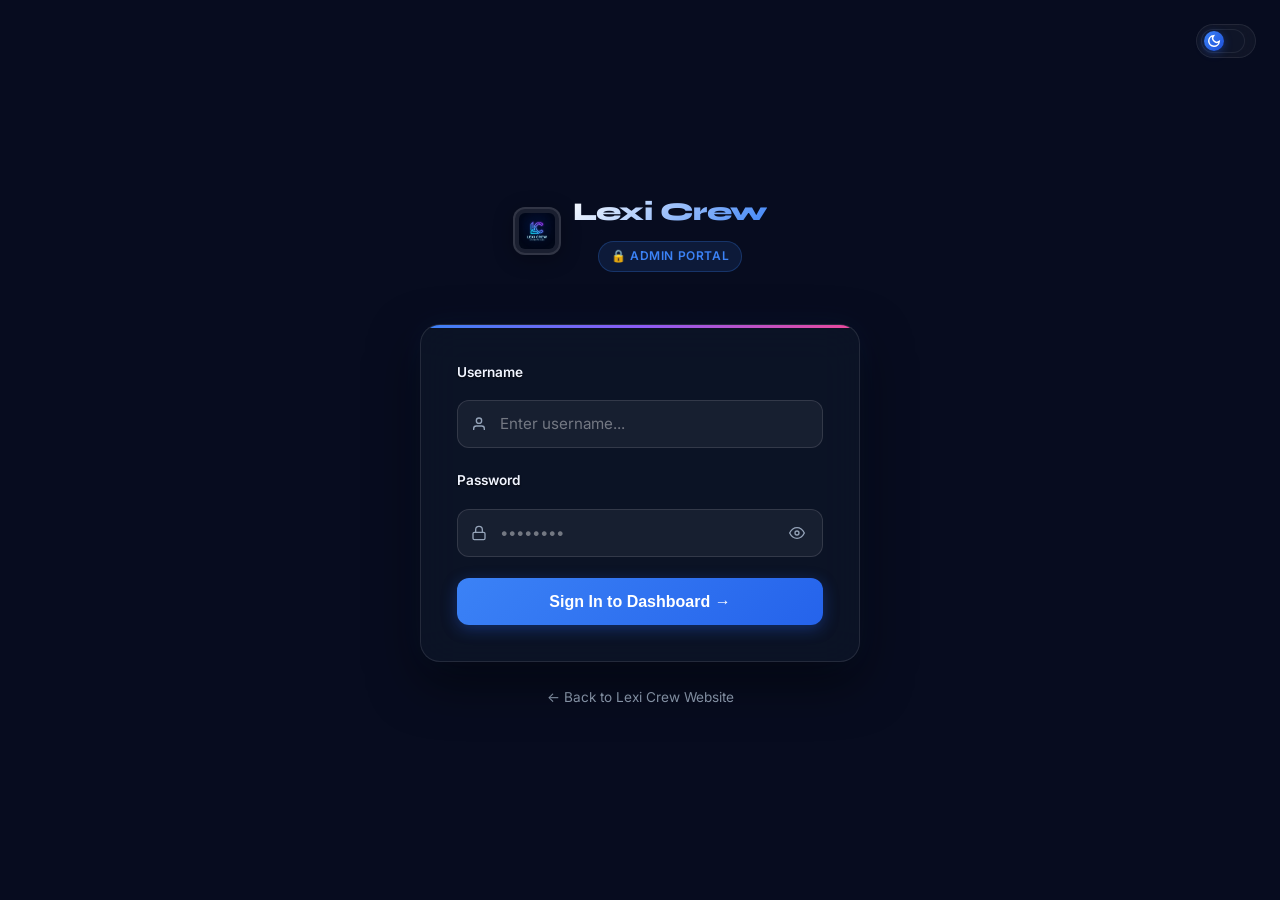
==== commit aaf74b88: "Fix admin header logo styling and image background" ====
--- a/admin.html
+++ b/admin.html
@@ -804,7 +804,7 @@
   <header class="admin-nav">
     <div class="admin-nav-inner">
       <a href="index.html" class="admin-logo" title="View Lexi Crew Website">
-        <img src="Logo.jpeg" alt="Lexi Crew Logo" />
+        <img src="Logo.png" alt="Lexi Crew Logo" style="background: rgba(255, 255, 255, 0.08); padding: 3px; border-radius: 10px; object-fit: contain;" />
         <div class="admin-title-wrap">
           <span class="admin-title">Lexi Crew Enterprises</span>
           <span class="admin-sub">Admin Portal v2.0</span>
